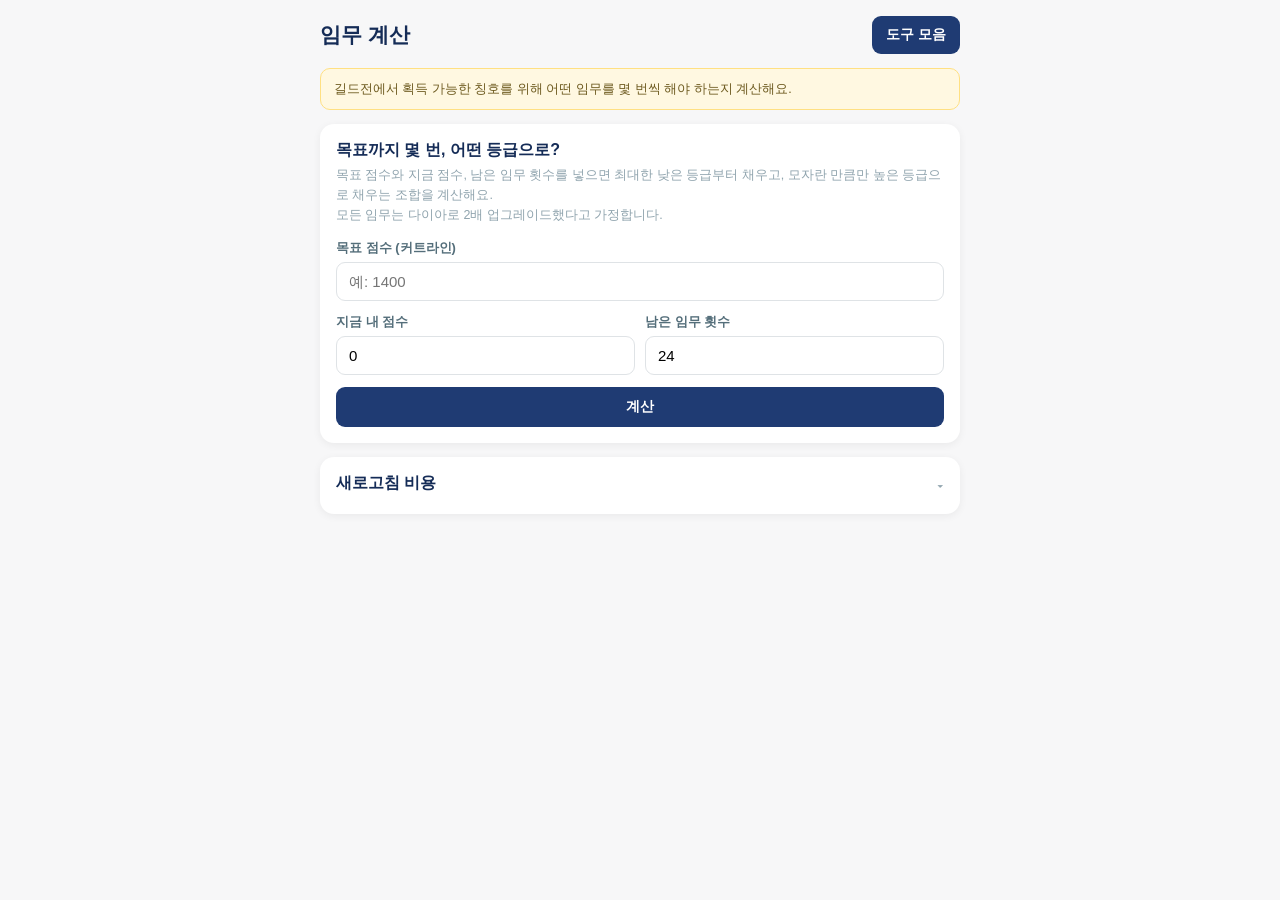
==== calc.html @ 48b83d5e "chore: cozytools.kro.kr 참조 정리 - 안 쓰는 도메인이라 og:url을 pages.dev로 교체 kro.kr이 Public Suffix List에 없어 GitH" ====
<!doctype html>
<html lang="ko">
  <head>
    <meta charset="utf-8" />
    <meta name="viewport" content="width=device-width, initial-scale=1, viewport-fit=cover" />
    <title>임무 횟수 계산기 · 더 코지 플로리스트</title>
    <meta name="description" content="길드전에서 획득 가능한 칭호를 위해 어떤 임무를 몇 번씩 해야 하는지 계산해요." />

    <meta property="og:type" content="website" />
    <meta property="og:site_name" content="코지 도구 모음" />
    <meta property="og:title" content="임무 횟수 계산기" />
    <meta property="og:description" content="더 코지 플로리스트 · 길드전 목표 점수까지 몇 번, 어떤 등급으로 채울지 계산해줘요" />
    <meta property="og:url" content="https://cozytools.pages.dev/calc.html" />
    <meta name="twitter:card" content="summary" />
    <meta name="twitter:title" content="임무 횟수 계산기" />

    <style>
      * {
        box-sizing: border-box;
      }
      body {
        font-family: "Malgun Gothic", sans-serif;
        margin: 0;
        padding: 16px 10px 40px;
        background: #f7f7f8;
        color: #263238;
      }
      .container {
        max-width: 640px;
        margin: auto;
      }

      .header-area {
        display: flex;
        justify-content: space-between;
        align-items: center;
        gap: 10px;
        flex-wrap: wrap;
        margin-bottom: 14px;
      }
      .title {
        color: #152c57;
        margin: 0;
        font-size: 21px;
      }
      .nav-btn {
        background: #1f3b73;
        color: #fff;
        text-decoration: none;
        padding: 10px 14px;
        border-radius: 9px;
        font-weight: bold;
        font-size: 14px;
        border: none;
        cursor: pointer;
      }
      .nav-btn:hover {
        filter: brightness(0.92);
      }

      .panel {
        background: #fff;
        border-radius: 14px;
        padding: 16px;
        box-shadow: 0 2px 8px rgba(0, 0, 0, 0.06);
        margin-bottom: 14px;
      }
      .panel h3 {
        margin: 0 0 4px;
        font-size: 16px;
        color: #152c57;
      }
      .panel .desc {
        font-size: 12.5px;
        color: #90a4ae;
        margin: 0 0 14px;
        line-height: 1.6;
      }

      .field {
        margin-bottom: 12px;
      }
      .field label {
        display: block;
        font-size: 13px;
        font-weight: bold;
        color: #546e7a;
        margin-bottom: 5px;
      }
      .field input {
        width: 100%;
        padding: 10px 12px;
        border: 1px solid #dfe3e6;
        border-radius: 9px;
        font-size: 15px;
        outline: none;
      }
      .field input:focus {
        border-color: #1f3b73;
      }
      .field-row {
        display: flex;
        gap: 10px;
      }
      .field-row .field {
        flex: 1;
      }

      .btn {
        background: #1f3b73;
        color: #fff;
        border: none;
        padding: 11px 18px;
        border-radius: 9px;
        font-weight: bold;
        cursor: pointer;
        font-size: 14px;
        width: 100%;
      }
      .btn:hover {
        filter: brightness(0.94);
      }

      .result-box {
        background: #f3f6fc;
        border-radius: 12px;
        padding: 14px 16px;
        margin-top: 4px;
      }
      .result-row {
        display: flex;
        justify-content: space-between;
        font-size: 14px;
        padding: 5px 0;
      }
      .result-row b {
        color: #152c57;
      }
      .result-total {
        border-top: 1px solid #dce3f0;
        margin-top: 6px;
        padding-top: 10px;
      }
      .result-title {
        font-size: 13.5px;
        font-weight: bold;
        color: #152c57;
        margin-bottom: 6px;
      }
      .result-empty {
        color: #90a4ae;
        font-size: 13px;
        text-align: center;
        padding: 10px 0;
      }

      table.mini {
        width: 100%;
        border-collapse: collapse;
        margin-top: 4px;
        font-size: 13px;
      }
      table.mini th,
      table.mini td {
        padding: 6px 4px;
        text-align: right;
        border-bottom: 1px solid #e3e9f5;
      }
      table.mini th:first-child,
      table.mini td:first-child {
        text-align: left;
      }
      table.mini th {
        color: #90a4ae;
        font-weight: bold;
        font-size: 12px;
      }

      .note {
        font-size: 12px;
        color: #90a4ae;
        line-height: 1.7;
        margin-top: 10px;
      }
      .info-box {
        background: #fff8e1;
        border: 1px solid #ffe082;
        border-radius: 10px;
        padding: 10px 13px;
        font-size: 12.5px;
        color: #6d5a1f;
        line-height: 1.6;
        margin-bottom: 14px;
      }
      .error-msg {
        color: #b71c1c;
        font-weight: bold;
        font-size: 13px;
        background: #ffebee;
        padding: 11px 13px;
        border-radius: 10px;
        margin-top: 10px;
      }

      /* 아코디언 (새로고침 비용 참고) */
      .accordion-head {
        display: flex;
        justify-content: space-between;
        align-items: center;
        width: 100%;
        background: none;
        border: none;
        padding: 0;
        cursor: pointer;
        text-align: left;
      }
      .accordion-head h3 {
        flex: 1;
      }
      .accordion-arrow {
        color: #90a4ae;
        font-size: 13px;
        transition: transform 0.15s;
        flex: none;
        margin-left: 8px;
      }
      .accordion-arrow.open {
        transform: rotate(180deg);
      }
      .accordion-body {
        display: none;
        margin-top: 12px;
      }
      .accordion-body.open {
        display: block;
      }

      .presets {
        display: flex;
        gap: 7px;
        flex-wrap: wrap;
        margin-bottom: 14px;
      }
      .preset-btn {
        border: 1px solid #dfe3e6;
        background: #fbfbfc;
        padding: 7px 12px;
        border-radius: 20px;
        cursor: pointer;
        font-size: 12.5px;
        font-weight: bold;
        color: #546e7a;
      }
      .preset-btn:hover {
        background: #eceff1;
      }

      .grade-list {
        display: flex;
        flex-direction: column;
        gap: 8px;
        margin-bottom: 12px;
      }
      .grade-item {
        display: flex;
        align-items: center;
        gap: 10px;
        padding: 9px 11px;
        border: 2px solid #eceff1;
        border-radius: 10px;
        cursor: pointer;
        user-select: none;
      }
      .grade-item.on {
        border-color: #1f3b73;
        background: #f3f6fc;
      }
      .grade-item input {
        width: 17px;
        height: 17px;
        accent-color: #1f3b73;
      }
      .grade-item .gname {
        font-weight: bold;
        font-size: 14px;
        flex: 1;
      }
      .grade-item .gprob {
        font-size: 12px;
        color: #90a4ae;
      }

      .footer-note {
        text-align: center;
        font-size: 12px;
        color: #b0bec5;
        margin-top: 24px;
        line-height: 1.8;
      }
      .footer-note a {
        color: #90a4ae;
      }
    </style>
  </head>
  <body>
    <div class="container">
      <div class="header-area">
        <h2 class="title">임무 계산</h2>
        <a href="index.html" class="nav-btn">도구 모음</a>
      </div>

      <div class="info-box">
        길드전에서 획득 가능한 칭호를 위해 어떤 임무를 몇 번씩 해야 하는지 계산해요.
      </div>

      <!-- 목표 조합 계산기 -->
      <div class="panel">
        <h3>목표까지 몇 번, 어떤 등급으로?</h3>
        <p class="desc">
          목표 점수와 지금 점수, 남은 임무 횟수를 넣으면 최대한 낮은 등급부터
          채우고, 모자란 만큼만 높은 등급으로 채우는 조합을 계산해요. <br />모든
          임무는 다이아로 2배 업그레이드했다고 가정합니다.
        </p>

        <div class="field">
          <label>목표 점수 (커트라인)</label>
          <input
            type="number"
            id="targetScore"
            placeholder="예: 1400"
            inputmode="numeric"
          />
        </div>
        <div class="field-row">
          <div class="field">
            <label>지금 내 점수</label>
            <input
              type="number"
              id="currentScore"
              value="0"
              inputmode="numeric"
            />
          </div>
          <div class="field">
            <label>남은 임무 횟수</label>
            <input
              type="number"
              id="remainingCount"
              value="24"
              inputmode="numeric"
            />
          </div>
        </div>

        <button class="btn" onclick="calcCombo()">계산</button>

        <div id="comboResult"></div>
      </div>

      <!-- 새로고침 비용 참고 (아코디언) -->
      <div class="panel">
        <button class="accordion-head" onclick="toggleAccordion()">
          <h3>새로고침 비용</h3>
          <span class="accordion-arrow" id="accArrow">▾</span>
        </button>

        <div id="accordionBody" class="accordion-body">
          <p class="desc" style="margin: 6px 0 0">
            원하는 등급을 띄울 때 다이아가 얼마나 들지 예상해보는 계산기예요.
          </p>
          <div class="presets" style="margin-top: 14px">
            <button class="preset-btn" onclick="pickPreset(['URP'])">
              UR+만
            </button>
            <button class="preset-btn" onclick="pickPreset(['UR', 'URP'])">
              UR 이상
            </button>
            <button
              class="preset-btn"
              onclick="pickPreset(['SR', 'SRP', 'SSR', 'UR', 'URP'])"
            >
              전부
            </button>
          </div>

          <div class="grade-list" id="gradeList"></div>

          <div class="result-box" id="refreshResult">
            <div class="result-empty">등급을 하나 이상 선택해 주세요.</div>
          </div>

          <div class="info-box" style="margin-top: 14px; margin-bottom: 0">
            고급(16다이아)·중급(8다이아) 새로고침은 목표를 뭘로 잡든
            일반(2다이아) 반복보다 항상 평균 1.578배 비쌉니다.
            <b>특수한 상황이 아니라면 일반 반복이 항상 유리해요.</b>
          </div>
        </div>
      </div>

    </div>

    <script>
      const GRADES = [
        { key: "SR", label: "SR", score: 21, prob: 0.0413 },
        { key: "SRP", label: "SR+", score: 23, prob: 0.0512 },
        { key: "SSR", label: "SSR", score: 25, prob: 0.0511 },
        { key: "UR", label: "UR", score: 28, prob: 0.0435 },
        { key: "URP", label: "UR+", score: 30, prob: 0.0102 },
      ]; // 점수 오름차순으로 정렬돼 있어야 조합 계산이 맞습니다.
      const REFRESH_COST = 2; // 일반 새로고침 다이아 비용
      const UPGRADE_MULT = 2; // 목표 조합 계산은 모든 임무를 업그레이드한다고 가정
      const MAX_UPGRADE_LEVEL = 4; // 개량 최대 단계 (게임이 바뀌면 여기만 고치세요)

      /* ---------- 목표 조합 계산기 ---------- */
      function calcCombo() {
        const box = document.getElementById("comboResult");
        const target = parseInt(
          document.getElementById("targetScore").value,
          10,
        );
        const current =
          parseInt(document.getElementById("currentScore").value, 10) || 0;
        const remaining = parseInt(
          document.getElementById("remainingCount").value,
          10,
        );

        if (!target || target <= 0) {
          box.innerHTML =
            '<div class="error-msg">목표 점수를 입력해 주세요.</div>';
          return;
        }
        if (!remaining || remaining <= 0) {
          box.innerHTML =
            '<div class="error-msg">남은 임무 횟수를 입력해 주세요.</div>';
          return;
        }

        const need = target - current;
        if (need <= 0) {
          box.innerHTML =
            '<div class="result-box"><div class="result-row"><b>이미 목표를 달성했습니다!</b></div></div>';
          return;
        }

        const grades = GRADES.map(function (g) {
          return { key: g.key, label: g.label, score: g.score * UPGRADE_MULT, baseScore: g.score };
        });
        // UR+ 는 개량 단계(+1~+4)만큼 점수가 그대로 더 붙습니다 (업그레이드 후 60점 → 최대 64점).
        // 다이아 비용은 개량 단계와 무관하게 UR+ 기본 점수(30) 기준이라 baseScore는 그대로 둡니다.
        const urPlus = grades[grades.length - 1];
        for (let lv = 1; lv <= MAX_UPGRADE_LEVEL; lv++) {
          grades.push({
            key: urPlus.key + "_p" + lv,
            label: urPlus.label + " (개량+" + lv + ")",
            score: urPlus.score + lv,
            baseScore: urPlus.baseScore,
          });
        }
        const maxScore = grades[grades.length - 1].score;
        const maxTotal = maxScore * remaining;

        if (need > maxTotal) {
          box.innerHTML =
            '<div class="error-msg">남은 ' +
            remaining +
            "회로는 부족합니다. " +
            "(전부 UR+(개량+" + MAX_UPGRADE_LEVEL + ")로 채워도 최대 " +
            maxTotal +
            "점)</div>";
          return;
        }

        const counts = {};
        grades.forEach(function (g) {
          counts[g.key] = 0;
        });

        const lowest = grades[0];
        const minCountLowest = Math.ceil(need / lowest.score);

        if (minCountLowest <= remaining) {
          // 가장 낮은 등급만으로, 그것도 필요한 최소 횟수만으로 충분 → 더 쓸 필요 없음
          counts[lowest.key] = minCountLowest;
        } else {
          // 가장 낮은 등급을 남은 횟수 전부 써도 모자람 → 평균적으로 한 번에 몇 점씩 필요한지 계산해서,
          // 그 값을 감싸는 인접한 두 등급으로 남은 횟수를 전부 채웁니다.
          const avg = need / remaining;
          let lowIdx = -1;
          for (let i = 0; i < grades.length; i++) {
            if (grades[i].score <= avg) lowIdx = i;
          }
          if (lowIdx === grades.length - 1) {
            counts[grades[lowIdx].key] = remaining;
          } else {
            const low = grades[lowIdx],
              high = grades[lowIdx + 1];
            let highCount = Math.ceil(
              (need - remaining * low.score) / (high.score - low.score),
            );
            highCount = Math.max(0, Math.min(remaining, highCount));
            counts[high.key] = highCount;
            counts[low.key] = remaining - highCount;
          }
        }

        renderComboResult(grades, counts, need, remaining);
      }

      function renderComboResult(grades, counts, need, remaining) {
        const box = document.getElementById("comboResult");
        const used = grades.filter(function (g) {
          return counts[g.key] > 0;
        });

        let total = 0,
          totalAttempts = 0;
        const comboRows = used
          .map(function (g) {
            const sub = counts[g.key] * g.score;
            total += sub;
            totalAttempts += counts[g.key];
            return (
              '<div class="result-row"><span>' +
              g.label +
              " × " +
              counts[g.key] +
              "회</span><b>" +
              sub +
              "점</b></div>"
            );
          })
          .join("");

        // 임무 레벨업(2배 업그레이드) 비용 = 업그레이드 전 기본 점수 × 3다이아, 등급별 횟수만큼
        let upgradeCostTotal = 0;
        const upgradeRows = used
          .map(function (g) {
            const sub = g.baseScore * 3 * counts[g.key];
            upgradeCostTotal += sub;
            return (
              '<div class="result-row"><span>' +
              g.label +
              " × " +
              counts[g.key] +
              "회</span><b>" +
              sub +
              "다이아</b></div>"
            );
          })
          .join("");

        box.innerHTML =
          '<div class="result-box">' +
          '<div class="result-title">등급별 조합 (남은 ' +
          remaining +
          "회 중 " +
          totalAttempts +
          "회 사용)</div>" +
          '<div class="result-row"><span>필요 점수</span><b>' +
          need +
          "점</b></div>" +
          comboRows +
          '<div class="result-row result-total"><span>합계</span><b>' +
          total +
          "점</b></div>" +
          "</div>" +
          '<div class="result-box" style="margin-top:10px;">' +
          '<div class="result-title">임무 레벨업 비용 (전부 2배 업그레이드 기준)</div>' +
          upgradeRows +
          '<div class="result-row result-total"><span>합계</span><b>' +
          upgradeCostTotal +
          "다이아</b></div>" +
          "</div>" +
          '<p class="note">이 등급들을 새로고침으로 맞추려면 다이아가 얼마나 드는지는 아래에서 등급을 체크해 확인해보세요.</p>';
      }

      /* ---------- 새로고침 비용 참고 (아코디언) ---------- */
      let accordionOpen = false;
      function toggleAccordion() {
        accordionOpen = !accordionOpen;
        document
          .getElementById("accordionBody")
          .classList.toggle("open", accordionOpen);
        document
          .getElementById("accArrow")
          .classList.toggle("open", accordionOpen);
      }

      const selected = {};

      function buildGradeList() {
        const box = document.getElementById("gradeList");
        box.innerHTML = GRADES.map(function (g) {
          return (
            '<label class="grade-item" id="gi-' +
            g.key +
            '">' +
            '<input type="checkbox" onchange="toggleGrade(\'' +
            g.key +
            "', this.checked)\">" +
            '<span class="gname">' +
            g.label +
            " (" +
            g.score +
            "점)</span>" +
            '<span class="gprob">' +
            (g.prob * 100).toFixed(2) +
            "%</span>" +
            "</label>"
          );
        }).join("");
      }

      function toggleGrade(key, on) {
        selected[key] = on;
        document.getElementById("gi-" + key).classList.toggle("on", on);
        renderRefreshResult();
      }

      function pickPreset(keys) {
        GRADES.forEach(function (g) {
          const on = keys.indexOf(g.key) !== -1;
          selected[g.key] = on;
          const item = document.getElementById("gi-" + g.key);
          item.classList.toggle("on", on);
          item.querySelector("input").checked = on;
        });
        renderRefreshResult();
      }

      function renderRefreshResult() {
        const box = document.getElementById("refreshResult");
        const chosen = GRADES.filter(function (g) {
          return selected[g.key];
        });
        if (!chosen.length) {
          box.innerHTML =
            '<div class="result-empty">등급을 하나 이상 선택해 주세요.</div>';
          return;
        }
        const p = chosen.reduce(function (sum, g) {
          return sum + g.prob;
        }, 0);
        const expectedTries = 1 / p;
        const expectedCost = REFRESH_COST / p;

        const checkpoints = [5, 10, 20, 30, 50];
        const rows = checkpoints
          .map(function (n) {
            const prob = 1 - Math.pow(1 - p, n);
            return (
              "<tr><td>" +
              n +
              "회 안에</td><td>" +
              (prob * 100).toFixed(1) +
              "%</td></tr>"
            );
          })
          .join("");

        box.innerHTML =
          '<div class="result-row"><span>선택한 등급</span><b>' +
          chosen
            .map(function (g) {
              return g.label;
            })
            .join(", ") +
          "</b></div>" +
          '<div class="result-row"><span>합친 확률</span><b>' +
          (p * 100).toFixed(2) +
          "%</b></div>" +
          '<div class="result-row"><span>기대 새로고침 횟수</span><b>' +
          expectedTries.toFixed(1) +
          "회</b></div>" +
          '<div class="result-row"><span>기대 다이아 비용</span><b>' +
          expectedCost.toFixed(1) +
          "다이아</b></div>" +
          '<table class="mini"><thead><tr><th>성공 확률</th><th>%</th></tr></thead><tbody>' +
          rows +
          "</tbody></table>";
      }

      /* ---------- 시작 ---------- */
      buildGradeList();
    </script>
  </body>
</html>
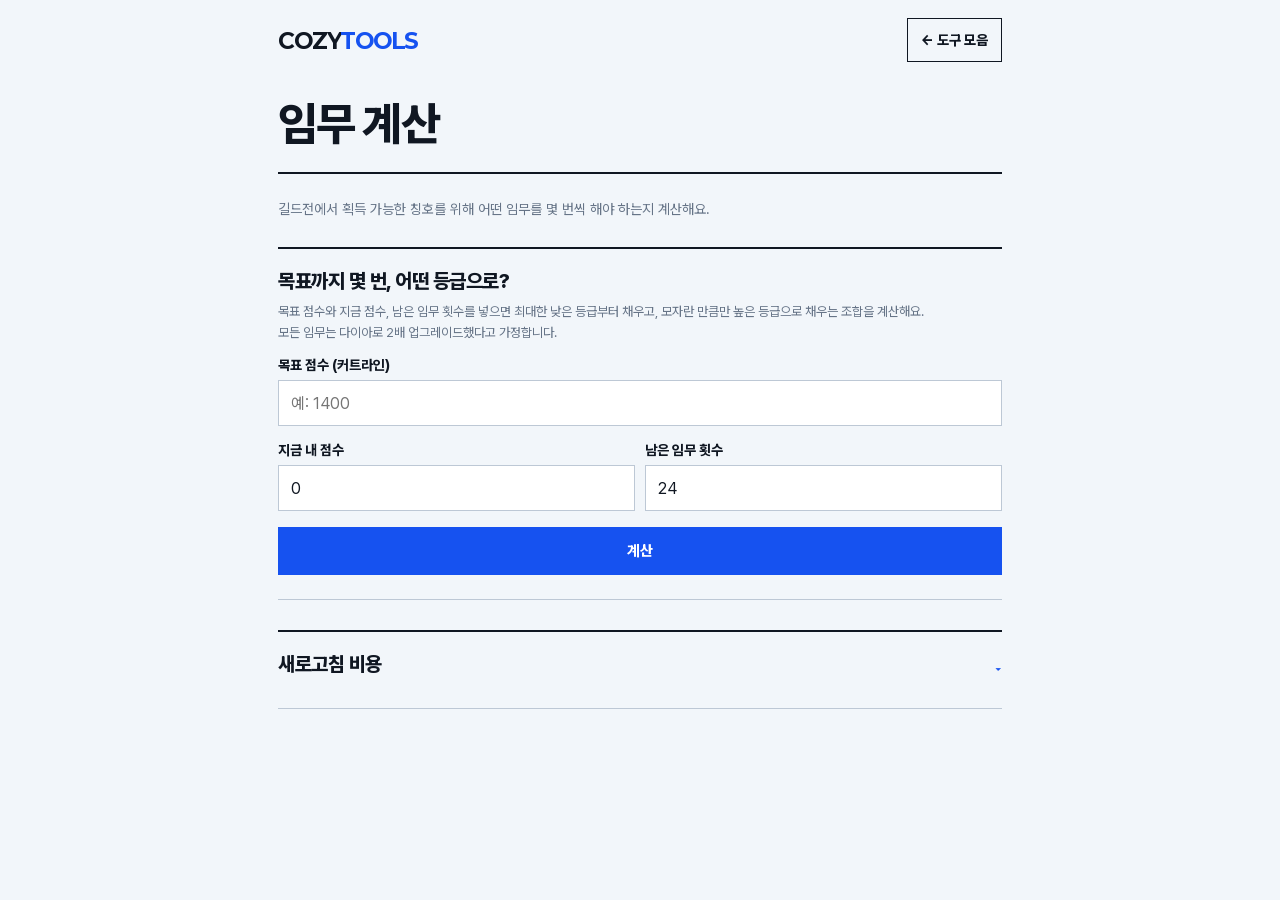
==== commit e40fdbaa: "디자인: 코지 도구 모음 편집 스타일 개편" ====
--- a/calc.html
+++ b/calc.html
@@ -301,12 +301,14 @@
         color: #90a4ae;
       }
     </style>
+    <link rel="stylesheet" href="editorial.css" />
   </head>
   <body>
     <div class="container">
       <div class="header-area">
-        <h2 class="title">임무 계산</h2>
-        <a href="index.html" class="nav-btn">도구 모음</a>
+        <a href="index.html" class="site-wordmark" aria-label="Cozytools 홈">COZY<span>TOOLS</span></a>
+        <a href="index.html" class="nav-btn">← 도구 모음</a>
+        <h1 class="title">임무 계산</h1>
       </div>
 
       <div class="info-box">
--- a/editorial.css
+++ b/editorial.css
@@ -0,0 +1,679 @@
+@font-face {
+  font-family: "Pretendard Variable";
+  src: url("fonts/PretendardVariable.woff2") format("woff2-variations");
+  font-style: normal;
+  font-weight: 45 920;
+  font-display: swap;
+}
+
+@font-face {
+  font-family: "Paperlogy";
+  src: url("fonts/Paperlogy-1.000/Paperlogy-8ExtraBold.ttf") format("truetype");
+  font-style: normal;
+  font-weight: 800;
+  font-display: swap;
+}
+
+:root {
+  --ed-paper: #f2f6fa;
+  --ed-surface: #ffffff;
+  --ed-ink: #101722;
+  --ed-text: #344253;
+  --ed-muted: #667487;
+  --ed-line: #bdc8d5;
+  --ed-line-strong: #101722;
+  --ed-blue: #1652f0;
+  --ed-blue-soft: #e7edff;
+  --ed-hot: #f04a35;
+  --ed-hot-soft: #fff0ec;
+  --ed-highlight: #1652f0;
+  --ed-highlight-soft: #e7edff;
+  --ed-green: #147b4b;
+  --ed-green-soft: #e5f6ec;
+  --ed-font: "Pretendard Variable", "Malgun Gothic", "Apple SD Gothic Neo", sans-serif;
+  --ed-point: "Paperlogy", "Pretendard Variable", "Malgun Gothic", sans-serif;
+}
+
+* {
+  box-sizing: border-box;
+}
+
+body {
+  min-width: 320px;
+  margin: 0;
+  padding: 0 0 56px;
+  background: var(--ed-paper);
+  color: var(--ed-text);
+  font-family: var(--ed-font);
+  font-size: 16px;
+}
+
+.container {
+  width: 100%;
+  max-width: 760px;
+  margin: 0 auto;
+  padding: 0 18px;
+}
+
+.header-area {
+  display: grid;
+  grid-template-columns: minmax(0, 1fr) auto;
+  align-items: center;
+  gap: 18px;
+  margin: 0 0 24px;
+  padding: 18px 0 22px;
+  border-bottom: 2px solid var(--ed-line-strong);
+}
+
+.site-wordmark {
+  color: var(--ed-ink);
+  font-family: var(--ed-point);
+  font-size: 22px;
+  font-weight: 800;
+  letter-spacing: -0.04em;
+  text-decoration: none;
+}
+
+.site-wordmark span {
+  color: var(--ed-blue);
+}
+
+.title {
+  grid-column: 1 / -1;
+  margin: 18px 0 0;
+  color: var(--ed-ink);
+  font-family: var(--ed-font);
+  font-size: clamp(32px, 7vw, 46px);
+  font-weight: 800;
+  line-height: 1.12;
+  letter-spacing: -0.04em;
+}
+
+.nav-btn {
+  display: inline-flex;
+  align-items: center;
+  justify-content: center;
+  min-height: 44px;
+  padding: 0 13px;
+  border: 1px solid var(--ed-line-strong);
+  border-radius: 0;
+  background: transparent;
+  color: var(--ed-ink);
+  font-size: 14px;
+  font-weight: 800;
+  text-decoration: none;
+}
+
+.nav-btn:hover,
+.nav-btn:focus-visible {
+  background: var(--ed-ink);
+  color: var(--ed-paper);
+  filter: none;
+}
+
+.info-box {
+  margin: 0 0 26px;
+  padding: 0;
+  border: 0;
+  border-radius: 0;
+  background: transparent;
+  color: var(--ed-muted);
+  font-size: 14px;
+  line-height: 1.65;
+}
+
+.panel {
+  margin: 0 0 30px;
+  padding: 20px 0 24px;
+  border-top: 2px solid var(--ed-line-strong);
+  border-bottom: 1px solid var(--ed-line);
+  border-radius: 0;
+  background: transparent;
+  box-shadow: none;
+  text-align: left;
+}
+
+.panel h3,
+.panel .accordion-head h3 {
+  margin: 0 0 8px;
+  color: var(--ed-ink);
+  font-family: var(--ed-font);
+  font-size: 20px;
+  font-weight: 800;
+  letter-spacing: -0.025em;
+}
+
+.panel .desc,
+.desc,
+.field-note,
+.note {
+  color: var(--ed-muted);
+  font-size: 13px;
+  line-height: 1.65;
+}
+
+.field {
+  margin-bottom: 16px;
+}
+
+.field label {
+  display: block;
+  margin-bottom: 7px;
+  color: var(--ed-ink);
+  font-size: 14px;
+  font-weight: 750;
+}
+
+.field input,
+.field select,
+.field textarea,
+.gate input,
+.soul-row input.sr-name,
+.soul-row input.sr-dorazy {
+  min-height: 46px;
+  border: 1px solid var(--ed-line);
+  border-radius: 0;
+  background: var(--ed-surface);
+  color: var(--ed-ink);
+  font-family: var(--ed-font);
+  font-size: 16px;
+  outline: none;
+}
+
+.field input:focus,
+.field select:focus,
+.field textarea:focus,
+.gate input:focus,
+.soul-row input:focus {
+  border-color: var(--ed-blue);
+  box-shadow: 0 0 0 3px var(--ed-blue-soft);
+}
+
+.btn {
+  min-height: 48px;
+  border: 2px solid var(--ed-blue);
+  border-radius: 0;
+  background: var(--ed-blue);
+  color: #ffffff;
+  font-family: var(--ed-font);
+  font-size: 15px;
+  font-weight: 800;
+}
+
+.btn:hover,
+.btn:focus-visible {
+  background: var(--ed-ink);
+  border-color: var(--ed-ink);
+  filter: none;
+}
+
+.btn-danger {
+  border-color: var(--ed-hot);
+  background: var(--ed-hot);
+}
+
+.btn-ghost {
+  min-height: 38px;
+  border: 1px solid var(--ed-line-strong);
+  border-radius: 0;
+  background: transparent;
+  color: var(--ed-ink);
+}
+
+.presets,
+.bulk-row,
+.toggle-row,
+.type-toggle,
+.mode-toggle {
+  gap: 7px;
+}
+
+.preset-btn,
+.bulk-row button,
+.toggle-row button,
+.type-toggle button,
+.mode-toggle button {
+  min-height: 42px;
+  border: 1px solid var(--ed-line);
+  border-radius: 0;
+  background: var(--ed-surface);
+  color: var(--ed-text);
+  font-family: var(--ed-font);
+  font-size: 14px;
+  font-weight: 750;
+}
+
+.preset-btn:hover,
+.bulk-row button:hover,
+.toggle-row button:hover,
+.type-toggle button:hover,
+.mode-toggle button:hover {
+  border-color: var(--ed-blue);
+  background: var(--ed-blue-soft);
+}
+
+.toggle-row button.on,
+.type-toggle button.on,
+.mode-toggle button.on-x1,
+.mode-toggle button.on-x2 {
+  border-color: var(--ed-blue);
+  background: var(--ed-blue);
+  color: #ffffff;
+}
+
+.grade-item,
+.item-row,
+.season-row {
+  border: 1px solid var(--ed-line);
+  border-radius: 0;
+  background: var(--ed-surface);
+}
+
+.grade-item.on,
+.item-row.on {
+  border-color: var(--ed-blue);
+  background: var(--ed-highlight-soft);
+}
+
+.grade-item input,
+.item-row input,
+.checkbox-field input {
+  accent-color: var(--ed-blue);
+}
+
+.field label.checkbox-field {
+  display: grid;
+  grid-template-columns: 18px minmax(0, 1fr);
+  align-items: start;
+  gap: 10px;
+  margin: 0;
+  color: var(--ed-text);
+  font-size: 14px;
+  font-weight: 500;
+  line-height: 1.45;
+}
+
+.field label.checkbox-field input {
+  display: block;
+  width: 18px;
+  height: 18px;
+  min-height: 0;
+  margin: 1px 0 0;
+}
+
+.field label.checkbox-field span {
+  display: block;
+  min-width: 0;
+}
+
+.grade-item .gname,
+.item-row .iname,
+.season-row .sname,
+.event-row .ename {
+  color: var(--ed-ink);
+  font-size: 15px;
+}
+
+.grade-item .gprob,
+.season-row .speriod,
+.season-row .snote,
+.event-row .emeta,
+.event-row .edesc {
+  color: var(--ed-muted);
+  font-size: 13px;
+}
+
+.result-box,
+.deadline-derive {
+  margin-top: 10px;
+  padding: 16px;
+  border: 1px solid #b9c8f3;
+  border-radius: 0;
+  background: var(--ed-blue-soft);
+}
+
+.result-title,
+.result-row b,
+.deadline-derive .drow.total {
+  color: var(--ed-ink);
+}
+
+.result-total,
+.deadline-derive .drow.total {
+  border-top-color: #b9c8f3;
+}
+
+.result-max-tag {
+  border-radius: 0;
+  background: var(--ed-blue);
+  color: #ffffff;
+}
+
+.verdict-box,
+.deadline-expired,
+.error-msg,
+.msg {
+  border-radius: 0;
+}
+
+.verdict-box.ok,
+.msg.ok {
+  background: var(--ed-green-soft);
+  color: var(--ed-green);
+}
+
+.verdict-box.no,
+.deadline-expired,
+.error-msg,
+.msg.err {
+  background: var(--ed-hot-soft);
+  color: var(--ed-hot);
+}
+
+.accordion-head {
+  color: var(--ed-ink);
+  font-family: var(--ed-font);
+}
+
+.accordion-arrow {
+  color: var(--ed-blue);
+}
+
+table.mini,
+table.timeline {
+  color: var(--ed-text);
+}
+
+table.mini th,
+table.mini td,
+table.timeline th,
+table.timeline td {
+  border-bottom-color: var(--ed-line);
+  font-size: 14px;
+}
+
+table.mini th,
+table.timeline th {
+  color: var(--ed-muted);
+}
+
+.bonus-card,
+.deadline-panel {
+  padding: 20px;
+  border: 1px solid #b9c8f3;
+  border-top: 4px solid var(--ed-blue);
+  border-radius: 0;
+  background: var(--ed-surface);
+  color: var(--ed-text);
+  box-shadow: none;
+  margin-bottom: 30px;
+}
+
+.bonus-card .bc-top h3 {
+  font-size: 20px;
+}
+
+.bonus-card .bc-top h3,
+.bonus-card .soul-name,
+.bonus-card .countdown-row b {
+  color: var(--ed-ink);
+}
+
+.bonus-card .bc-week,
+.bonus-card .soul-credit,
+.bonus-card .countdown-row,
+.bonus-card .bc-updated {
+  color: var(--ed-muted);
+}
+
+.bonus-card .empty-msg {
+  color: var(--ed-muted) !important;
+}
+
+.bonus-card .soul-credit a,
+.bonus-card .bc-updated button {
+  color: var(--ed-blue);
+}
+
+.bonus-card .soul-thumb {
+  border: 1px solid var(--ed-line);
+  border-radius: 0;
+  background: var(--ed-paper);
+}
+
+.deadline-panel .deadline-derive {
+  margin-bottom: 0;
+  border: 0;
+  background: var(--ed-blue-soft);
+}
+
+.event-bar {
+  color: var(--ed-ink);
+  font-weight: 800;
+  box-shadow: inset 0 0 0 1px rgba(16, 23, 34, 0.1);
+}
+
+.month-nav {
+  padding: 0 0 14px;
+  border-bottom: 1px solid var(--ed-line);
+}
+
+.month-nav button,
+.today-btn {
+  border: 1px solid var(--ed-line-strong);
+  border-radius: 0;
+  background: transparent;
+  color: var(--ed-ink);
+}
+
+.month-nav button:hover,
+.today-btn:hover {
+  border-color: var(--ed-blue);
+  background: var(--ed-blue-soft);
+}
+
+.month-label {
+  color: var(--ed-ink);
+  font-family: var(--ed-font);
+  font-size: 20px;
+}
+
+.weekday-row span {
+  color: var(--ed-muted);
+  font-size: 12px;
+}
+
+.weekday-row span:first-child,
+.daynum-cell.sun span {
+  color: var(--ed-hot);
+}
+
+.weekday-row span:last-child,
+.daynum-cell.sat span {
+  color: var(--ed-blue);
+}
+
+.daynum-cell span {
+  color: var(--ed-ink);
+  border-radius: 0;
+  font-size: 12px;
+}
+
+.daynum-cell.out span {
+  color: #aab4c0;
+}
+
+.daynum-cell.today span {
+  background: var(--ed-blue);
+  color: #ffffff !important;
+  box-shadow: none;
+}
+
+.week-strip,
+.event-item,
+.event-row {
+  border-color: var(--ed-line);
+}
+
+.event-item {
+  padding: 13px 0;
+}
+
+.event-body .ename {
+  color: var(--ed-ink);
+  font-size: 15px;
+}
+
+.event-body .edesc,
+.event-date,
+.empty-msg {
+  color: var(--ed-muted);
+  font-size: 13px;
+}
+
+.gate {
+  padding: 34px 0;
+  text-align: left;
+}
+
+.gate input {
+  max-width: none;
+  margin: 16px 0;
+  text-align: left;
+}
+
+.panel.gate .btn {
+  max-width: none !important;
+}
+
+.badge-grade,
+.soul-badge,
+.item-row .ibadge {
+  border-radius: 0;
+}
+
+.footer-note {
+  margin-top: 40px;
+  padding: 20px 0 0;
+  border-top: 2px solid var(--ed-line-strong);
+  color: var(--ed-muted);
+  font-size: 13px;
+  line-height: 1.8;
+  text-align: left;
+}
+
+.footer-note a,
+.panel a {
+  color: var(--ed-blue);
+  text-underline-offset: 4px;
+}
+
+.panel.center-note,
+.panel[style*="text-align: center"] {
+  text-align: left !important;
+}
+
+.guild-notice {
+  padding: 28px 0 34px;
+}
+
+.guild-kicker {
+  margin: 0 0 34px;
+  color: var(--ed-blue);
+  font-size: 12px;
+  font-weight: 850;
+  letter-spacing: 0.12em;
+}
+
+.guild-notice h2 {
+  max-width: 520px;
+  margin: 0 0 14px;
+  color: var(--ed-ink);
+  font-family: var(--ed-font);
+  font-size: clamp(27px, 6vw, 40px);
+  line-height: 1.18;
+  letter-spacing: -0.04em;
+}
+
+.guild-notice .desc {
+  max-width: 460px;
+  margin: 0 0 28px;
+  font-size: 15px;
+}
+
+.guild-cta {
+  display: inline-flex;
+  align-items: center;
+  min-height: 46px;
+  padding: 0 16px;
+  border: 2px solid var(--ed-blue);
+  background: var(--ed-blue);
+  color: #ffffff !important;
+  font-weight: 800;
+  text-decoration: none;
+}
+
+.guild-cta:hover,
+.guild-cta:focus-visible {
+  border-color: var(--ed-ink);
+  background: var(--ed-ink);
+}
+
+@media (max-width: 480px) {
+  body {
+    padding-bottom: 40px;
+  }
+
+  .container {
+    padding: 0 16px;
+  }
+
+  .header-area {
+    margin-bottom: 20px;
+  }
+
+  .site-wordmark {
+    font-size: 20px;
+  }
+
+  .title {
+    margin-top: 10px;
+    font-size: 32px;
+  }
+
+  .nav-btn {
+    min-height: 40px;
+    padding: 0 10px;
+    font-size: 13px;
+  }
+
+  .panel {
+    margin-bottom: 24px;
+    padding-top: 17px;
+  }
+
+  .field-row {
+    gap: 8px;
+  }
+
+  .panel h3,
+  .panel .accordion-head h3 {
+    font-size: 19px;
+  }
+
+  .toggle-row,
+  .type-toggle {
+    flex-wrap: wrap;
+  }
+
+  .toggle-row button,
+  .type-toggle button {
+    min-width: calc(50% - 4px);
+  }
+
+  .result-row,
+  .deadline-derive .drow {
+    gap: 16px;
+    font-size: 14px;
+  }
+}
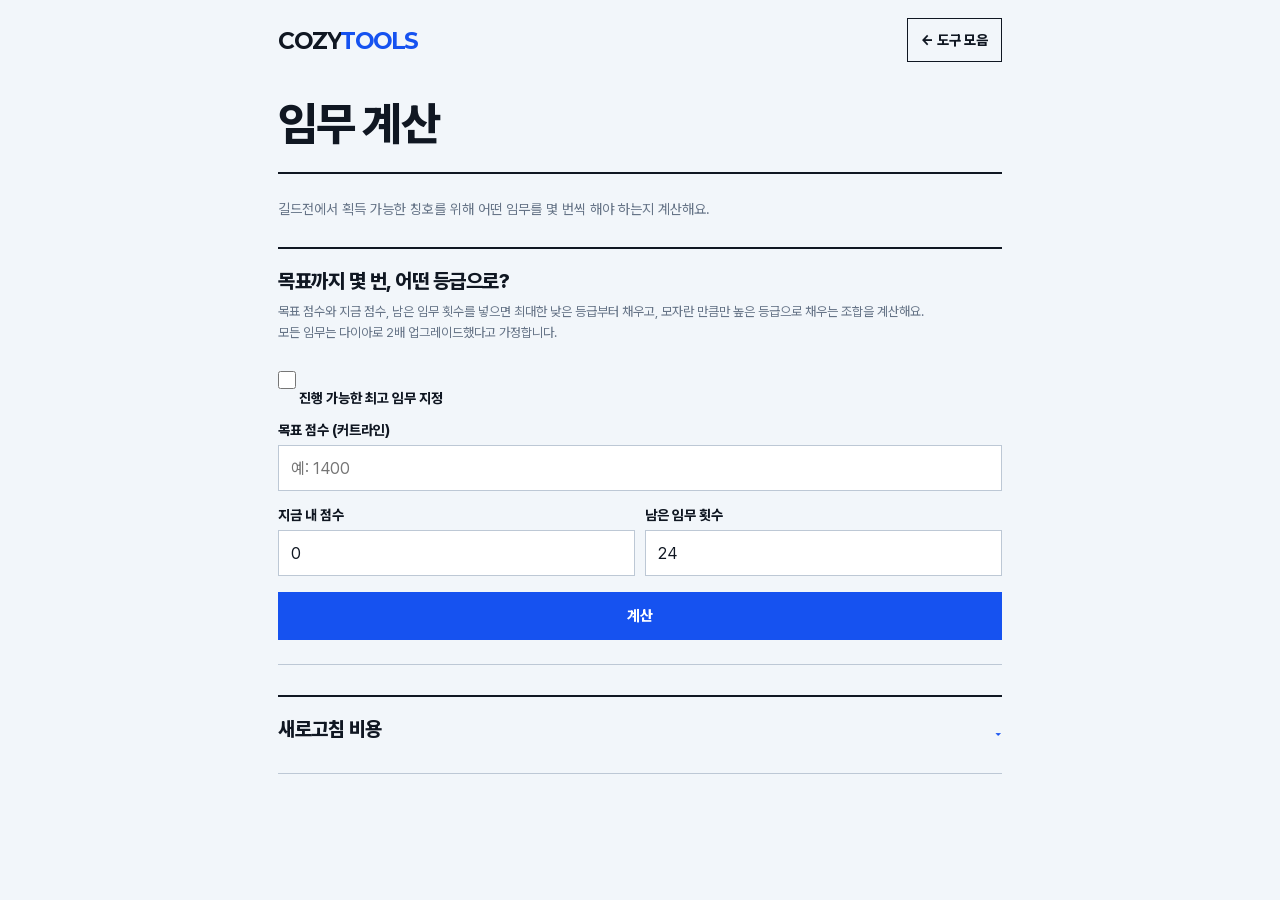
==== commit fc216411: "feat: 최고 임무 입력 방식 개선" ====
--- a/calc.html
+++ b/calc.html
@@ -87,16 +87,46 @@
         color: #546e7a;
         margin-bottom: 5px;
       }
-      .field input {
+      .field input,
+      .field select {
         width: 100%;
         padding: 10px 12px;
         border: 1px solid #dfe3e6;
         border-radius: 9px;
         font-size: 15px;
+        background: #fff;
         outline: none;
       }
-      .field input:focus {
+      .field input:focus,
+      .field select:focus {
         border-color: #1f3b73;
+      }
+      .mission-cap-toggle {
+        display: inline-flex;
+        align-items: center;
+        gap: 9px;
+        cursor: pointer;
+        font-size: 14px;
+        font-weight: bold;
+        color: #37474f;
+      }
+      .field .mission-cap-toggle input {
+        width: 18px;
+        height: 18px;
+        margin: 0;
+        accent-color: #1f3b73;
+      }
+      .mission-cap-controls {
+        display: grid;
+        grid-template-columns: repeat(2, minmax(0, 1fr));
+        gap: 10px;
+        margin-top: 10px;
+      }
+      .mission-cap-controls[hidden] {
+        display: none;
+      }
+      .mission-cap-control label {
+        display: block;
       }
       .field-row {
         display: flex;
@@ -301,7 +331,248 @@
         color: #90a4ae;
       }
     </style>
+    <link rel="icon" href="favicon.svg" type="image/svg+xml" />
+    <link rel="alternate icon" href="favicon.ico" />
+    <link rel="apple-touch-icon" href="apple-touch-icon.png" />
     <link rel="stylesheet" href="editorial.css" />
+    <style>
+      .combo-editor .accordion-head {
+        min-height: 44px;
+      }
+      .combo-editor-title {
+        display: block;
+        color: #152c57;
+        font-size: 14px;
+        font-weight: bold;
+      }
+      .combo-editor-head-copy {
+        flex: 1;
+        min-width: 0;
+      }
+      .combo-editor-summary {
+        display: block;
+        margin-top: 3px;
+        color: #607d8b;
+        font-size: 11.5px;
+        font-weight: normal;
+        line-height: 1.45;
+      }
+      .combo-editor-intro {
+        margin: 2px 0 12px;
+        color: #607d8b;
+        font-size: 12.5px;
+        line-height: 1.6;
+      }
+      .combo-grade-list {
+        border-top: 1px solid #dce3f0;
+      }
+      .combo-grade-group {
+        border-bottom: 1px solid #dce3f0;
+      }
+      .combo-grade-head {
+        display: flex;
+        align-items: center;
+        gap: 10px;
+        width: 100%;
+        min-height: 48px;
+        padding: 8px 2px;
+        border: 0;
+        background: transparent;
+        color: #263238;
+        font: inherit;
+        text-align: left;
+        cursor: pointer;
+      }
+      .combo-grade-name {
+        min-width: 42px;
+        color: #152c57;
+        font-weight: bold;
+      }
+      .combo-grade-summary {
+        flex: 1;
+        color: #607d8b;
+        font-size: 12px;
+        line-height: 1.45;
+      }
+      .combo-grade-arrow {
+        color: #1f3b73;
+        font-size: 12px;
+        transition: transform 0.15s;
+      }
+      .combo-grade-arrow.open {
+        transform: rotate(180deg);
+      }
+      .combo-refinement-list {
+        display: none;
+        padding: 2px 0 10px;
+      }
+      .combo-refinement-list.open {
+        display: block;
+      }
+      .combo-refinement-row {
+        display: grid;
+        grid-template-columns: minmax(0, 1fr) auto;
+        align-items: center;
+        gap: 12px;
+        min-height: 52px;
+        padding: 5px 2px 5px 12px;
+      }
+      .combo-refinement-row.unavailable {
+        border-radius: 8px;
+        background: #f7f7f8;
+        color: #90a4ae;
+      }
+      .combo-refinement-row.unavailable .combo-refinement-score::after {
+        content: " · 선택 불가";
+        color: #b0bec5;
+      }
+      .combo-refinement-label {
+        min-width: 0;
+        font-size: 13.5px;
+        font-weight: bold;
+      }
+      .combo-refinement-score {
+        display: block;
+        margin-top: 2px;
+        color: #78909c;
+        font-size: 11.5px;
+        font-weight: normal;
+      }
+      .combo-stepper {
+        display: grid;
+        grid-template-columns: 44px 52px 44px;
+        align-items: center;
+        gap: 4px;
+      }
+      .combo-stepper button,
+      .combo-stepper input {
+        min-height: 44px;
+        border: 1px solid #b9c8f3;
+        background: #fff;
+        color: #152c57;
+        font: inherit;
+        font-weight: bold;
+        text-align: center;
+      }
+      .combo-stepper button {
+        padding: 0;
+        cursor: pointer;
+        font-size: 18px;
+      }
+      .combo-stepper button:disabled {
+        border-color: #e3e9f5;
+        color: #b0bec5;
+        cursor: not-allowed;
+      }
+      .combo-stepper input {
+        width: 52px;
+        padding: 4px;
+        appearance: textfield;
+      }
+      .combo-stepper input::-webkit-inner-spin-button,
+      .combo-stepper input::-webkit-outer-spin-button {
+        margin: 0;
+        appearance: none;
+      }
+      .combo-live-summary {
+        margin-top: 14px;
+        padding-top: 8px;
+        border-top: 1px solid #b9c8f3;
+      }
+      .combo-case-message {
+        margin-top: 10px;
+        padding: 11px 13px;
+        border-radius: 10px;
+        font-size: 13px;
+        line-height: 1.6;
+      }
+      .combo-case-message.achieved {
+        border: 1px solid #a5d6a7;
+        background: #e8f5e9;
+        color: #2e7d32;
+      }
+      .combo-case-message.impossible {
+        border: 1px solid #ef9a9a;
+        background: #ffebee;
+        color: #b71c1c;
+      }
+      .combo-verdict {
+        margin-top: 10px;
+        padding: 10px 12px;
+        border-radius: 8px;
+        font-size: 13px;
+        font-weight: bold;
+      }
+      .combo-verdict.exact {
+        background: #e8f5e9;
+        color: #2e7d32;
+      }
+      .combo-verdict.surplus {
+        background: #fff8e1;
+        color: #6d5a1f;
+      }
+      .combo-verdict.shortage {
+        background: #ffebee;
+        color: #b71c1c;
+      }
+      .combo-actions {
+        display: flex;
+        gap: 8px;
+        margin-top: 12px;
+      }
+      .combo-action-btn {
+        flex: 1;
+        min-height: 44px;
+        padding: 8px 10px;
+        border: 1px solid #b9c8f3;
+        background: #fff;
+        color: #1f3b73;
+        font: inherit;
+        font-size: 12.5px;
+        font-weight: bold;
+        cursor: pointer;
+      }
+      .combo-action-btn:hover,
+      .combo-stepper button:not(:disabled):hover {
+        background: #f3f6fc;
+      }
+      .combo-action-btn:disabled {
+        border-color: #e3e9f5;
+        color: #b0bec5;
+        cursor: not-allowed;
+      }
+      .combo-editor button:focus-visible,
+      .combo-editor input:focus-visible,
+      #missionCapEnabled:focus-visible,
+      #missionCapGrade:focus-visible,
+      #missionCapRefinement:focus-visible {
+        outline: 3px solid rgba(31, 59, 115, 0.28);
+        outline-offset: 2px;
+      }
+      @media (max-width: 480px) {
+        .mission-cap-controls {
+          grid-template-columns: 1fr;
+        }
+        .combo-refinement-row {
+          grid-template-columns: minmax(0, 1fr) auto;
+          gap: 6px;
+          padding-left: 4px;
+        }
+        .combo-stepper {
+          grid-template-columns: 44px 46px 44px;
+        }
+        .combo-stepper button,
+        .combo-stepper input {
+          min-height: 44px;
+        }
+        .combo-stepper input {
+          width: 46px;
+        }
+        .combo-actions {
+          flex-direction: column;
+        }
+      }
+    </style>
   </head>
   <body>
     <div class="container">
@@ -325,59 +596,108 @@
         </p>
 
         <div class="field">
-          <label>목표 점수 (커트라인)</label>
+          <label class="mission-cap-toggle" for="missionCapEnabled">
+            <input
+              type="checkbox"
+              id="missionCapEnabled"
+              onchange="handleMissionCapToggle()"
+            />
+            <span>진행 가능한 최고 임무 지정</span>
+          </label>
+          <div class="mission-cap-controls" id="missionCapControls" hidden>
+            <div class="mission-cap-control">
+              <label for="missionCapGrade">임무 등급</label>
+              <select
+                id="missionCapGrade"
+                onchange="handleMissionCapChange()"
+                disabled
+              ></select>
+            </div>
+            <div class="mission-cap-control">
+              <label for="missionCapRefinement">개량 점수</label>
+              <select
+                id="missionCapRefinement"
+                onchange="handleMissionCapChange()"
+                disabled
+              ></select>
+            </div>
+          </div>
+        </div>
+
+        <div class="field">
+          <label for="targetScore">목표 점수 (커트라인)</label>
           <input
             type="number"
             id="targetScore"
             placeholder="예: 1400"
             inputmode="numeric"
+            min="1"
+            step="1"
           />
         </div>
         <div class="field-row">
           <div class="field">
-            <label>지금 내 점수</label>
+            <label for="currentScore">지금 내 점수</label>
             <input
               type="number"
               id="currentScore"
               value="0"
               inputmode="numeric"
+              min="0"
+              step="1"
             />
           </div>
           <div class="field">
-            <label>남은 임무 횟수</label>
+            <label for="remainingCount">남은 임무 횟수</label>
             <input
               type="number"
               id="remainingCount"
               value="24"
               inputmode="numeric"
+              min="0"
+              step="1"
             />
           </div>
         </div>
 
-        <button class="btn" onclick="calcCombo()">계산</button>
+        <button type="button" class="btn" onclick="calcCombo()">계산</button>
 
         <div id="comboResult"></div>
       </div>
 
       <!-- 새로고침 비용 참고 (아코디언) -->
       <div class="panel">
-        <button class="accordion-head" onclick="toggleAccordion()">
+        <button
+          type="button"
+          class="accordion-head"
+          id="refreshAccordionHead"
+          aria-expanded="false"
+          aria-controls="accordionBody"
+          onclick="toggleAccordion()"
+        >
           <h3>새로고침 비용</h3>
           <span class="accordion-arrow" id="accArrow">▾</span>
         </button>
 
-        <div id="accordionBody" class="accordion-body">
+        <div
+          id="accordionBody"
+          class="accordion-body"
+          role="region"
+          aria-labelledby="refreshAccordionHead"
+          hidden
+        >
           <p class="desc" style="margin: 6px 0 0">
             원하는 등급을 띄울 때 다이아가 얼마나 들지 예상해보는 계산기예요.
           </p>
           <div class="presets" style="margin-top: 14px">
-            <button class="preset-btn" onclick="pickPreset(['URP'])">
+            <button type="button" class="preset-btn" onclick="pickPreset(['URP'])">
               UR+만
             </button>
-            <button class="preset-btn" onclick="pickPreset(['UR', 'URP'])">
+            <button type="button" class="preset-btn" onclick="pickPreset(['UR', 'URP'])">
               UR 이상
             </button>
             <button
+              type="button"
               class="preset-btn"
               onclick="pickPreset(['SR', 'SRP', 'SSR', 'UR', 'URP'])"
             >
@@ -412,178 +732,779 @@
       const REFRESH_COST = 2; // 일반 새로고침 다이아 비용
       const UPGRADE_MULT = 2; // 목표 조합 계산은 모든 임무를 업그레이드한다고 가정
       const MAX_UPGRADE_LEVEL = 4; // 개량 최대 단계 (게임이 바뀌면 여기만 고치세요)
+      const REFINEMENT_LABELS = Array.from(
+        { length: MAX_UPGRADE_LEVEL + 1 },
+        function (_, level) {
+          return level === 0 ? "기본" : "개량 +" + level;
+        },
+      );
+
+      const COMBO_VARIANTS = [];
+      GRADES.forEach(function (grade, gradeIndex) {
+        for (let level = 0; level <= MAX_UPGRADE_LEVEL; level++) {
+          COMBO_VARIANTS.push({
+            gradeKey: grade.key,
+            gradeLabel: grade.label,
+            gradeIndex: gradeIndex,
+            level: level,
+            score: grade.score * UPGRADE_MULT + level,
+            baseScore: grade.score,
+          });
+        }
+      });
+
+      // 기존 자동 추천은 기본 등급들과 UR+ 개량 단계를 기준으로 유지합니다.
+      // 다른 등급의 개량 단계는 아래 편집기에서 직접 선택할 수 있습니다.
+      const RECOMMENDATION_VARIANTS = COMBO_VARIANTS.filter(function (variant) {
+        return variant.level === 0 || variant.gradeKey === "URP";
+      })
+        .sort(function (a, b) {
+          return (
+            a.score - b.score ||
+            a.baseScore - b.baseScore ||
+            a.gradeIndex - b.gradeIndex ||
+            a.level - b.level
+          );
+        });
+
+      function formatVariantLabel(variant) {
+        return (
+          variant.gradeLabel +
+          " · " +
+          REFINEMENT_LABELS[variant.level] +
+          " (" +
+          variant.score +
+          "점)"
+        );
+      }
+
+      function buildMissionCapOptions() {
+        const gradeSelect = document.getElementById("missionCapGrade");
+        GRADES.forEach(function (grade) {
+          const option = document.createElement("option");
+          option.value = grade.key;
+          option.textContent = grade.label;
+          gradeSelect.appendChild(option);
+        });
+        gradeSelect.value = "URP";
+
+        const refinementSelect = document.getElementById(
+          "missionCapRefinement",
+        );
+        REFINEMENT_LABELS.forEach(function (label, level) {
+          const option = document.createElement("option");
+          option.value = String(level);
+          option.textContent = label;
+          refinementSelect.appendChild(option);
+        });
+        refinementSelect.value = String(MAX_UPGRADE_LEVEL);
+      }
+
+      function getSelectedMissionCap() {
+        const isLimited = document.getElementById("missionCapEnabled").checked;
+        if (!isLimited) {
+          return {
+            isLimited: false,
+            variant: RECOMMENDATION_VARIANTS[RECOMMENDATION_VARIANTS.length - 1],
+          };
+        }
+        const gradeKey = document.getElementById("missionCapGrade").value;
+        const level = Number(
+          document.getElementById("missionCapRefinement").value,
+        );
+        const variant = COMBO_VARIANTS.find(function (candidate) {
+          return (
+            candidate.gradeKey === gradeKey && candidate.level === level
+          );
+        });
+        return {
+          isLimited: true,
+          variant: variant,
+        };
+      }
+
+      function handleMissionCapToggle() {
+        const enabled = document.getElementById("missionCapEnabled").checked;
+        const controls = document.getElementById("missionCapControls");
+        controls.hidden = !enabled;
+        document.getElementById("missionCapGrade").disabled = !enabled;
+        document.getElementById("missionCapRefinement").disabled = !enabled;
+        if (comboEditorState) calcCombo();
+      }
+
+      function getRecommendationVariants(cap) {
+        if (!cap.isLimited) return RECOMMENDATION_VARIANTS;
+        const candidates = COMBO_VARIANTS.filter(function (variant) {
+          return variant.level === 0 && variant.score <= cap.variant.score;
+        });
+        if (cap.variant.level > 0) candidates.push(cap.variant);
+        return candidates.sort(function (a, b) {
+          return (
+            a.score - b.score ||
+            a.baseScore - b.baseScore ||
+            a.gradeIndex - b.gradeIndex ||
+            a.level - b.level
+          );
+        });
+      }
+
+      function handleMissionCapChange() {
+        if (comboEditorState) calcCombo();
+      }
+
+      let comboEditorState = null;
+      let comboEditorOpen = false;
+      let comboGradeOpen = {};
 
       /* ---------- 목표 조합 계산기 ---------- */
+      function createEmptyComboCounts() {
+        const counts = {};
+        GRADES.forEach(function (grade) {
+          counts[grade.key] = Array(MAX_UPGRADE_LEVEL + 1).fill(0);
+        });
+        return counts;
+      }
+
+      function cloneComboCounts(counts) {
+        const cloned = {};
+        GRADES.forEach(function (grade) {
+          cloned[grade.key] = counts[grade.key].slice();
+        });
+        return cloned;
+      }
+
+      function setRecommendedCount(counts, variant, count) {
+        counts[variant.gradeKey][variant.level] = count;
+      }
+
+      function calculateRecommendation(need, remaining, candidates) {
+        const counts = createEmptyComboCounts();
+        if (need <= 0 || remaining <= 0) return counts;
+
+        const variants = candidates || RECOMMENDATION_VARIANTS;
+        const lowest = variants[0];
+        const highest = variants[variants.length - 1];
+
+        if (need > highest.score * remaining) {
+          setRecommendedCount(counts, highest, remaining);
+          return counts;
+        }
+
+        const minimumLowestCount = Math.ceil(need / lowest.score);
+        if (minimumLowestCount <= remaining) {
+          setRecommendedCount(counts, lowest, minimumLowestCount);
+          return counts;
+        }
+
+        const averageNeeded = need / remaining;
+        let lowIndex = 0;
+        for (let i = 0; i < variants.length; i++) {
+          if (variants[i].score <= averageNeeded) {
+            lowIndex = i;
+          }
+        }
+
+        const low = variants[lowIndex];
+        if (
+          low.score * remaining >= need ||
+          lowIndex === variants.length - 1
+        ) {
+          setRecommendedCount(counts, low, remaining);
+          return counts;
+        }
+
+        const high = variants[lowIndex + 1];
+        const highCount = Math.min(
+          remaining,
+          Math.max(
+            0,
+            Math.ceil(
+              (need - remaining * low.score) / (high.score - low.score),
+            ),
+          ),
+        );
+        setRecommendedCount(counts, high, highCount);
+        setRecommendedCount(counts, low, remaining - highCount);
+        return counts;
+      }
+
+      function showComboError(message) {
+        comboEditorState = null;
+        document.getElementById("comboResult").innerHTML =
+          '<div class="error-msg" role="alert">' + message + "</div>";
+      }
+
       function calcCombo() {
+        const targetRaw = document.getElementById("targetScore").value.trim();
+        const currentRaw = document.getElementById("currentScore").value.trim();
+        const remainingRaw = document
+          .getElementById("remainingCount")
+          .value.trim();
+        const target = Number(targetRaw);
+        const current = currentRaw === "" ? 0 : Number(currentRaw);
+        const remaining = Number(remainingRaw);
+
+        if (!Number.isSafeInteger(target) || target <= 0) {
+          showComboError("목표 점수를 1 이상의 정수로 입력해 주세요.");
+          return;
+        }
+        if (!Number.isSafeInteger(current) || current < 0) {
+          showComboError("지금 내 점수를 0 이상의 정수로 입력해 주세요.");
+          return;
+        }
+        if (remainingRaw === "") {
+          showComboError("남은 임무 횟수를 입력해 주세요.");
+          return;
+        }
+        if (!Number.isSafeInteger(remaining) || remaining < 0) {
+          showComboError("남은 임무 횟수를 0 이상의 정수로 입력해 주세요.");
+          return;
+        }
+
+        const need = target - current;
+        const cap = getSelectedMissionCap();
+        const recommendationVariants = getRecommendationVariants(cap);
+        const highestVariant =
+          recommendationVariants[recommendationVariants.length - 1];
+        const highestScore = highestVariant.score;
+        const maxPlannedScore = highestScore * remaining;
+        const recommendation = calculateRecommendation(
+          need,
+          remaining,
+          recommendationVariants,
+        );
+
+        comboEditorState = {
+          target: target,
+          current: current,
+          remaining: remaining,
+          need: need,
+          capScore: highestScore,
+          highestVariant: highestVariant,
+          maxPlannedScore: maxPlannedScore,
+          isAchieved: need <= 0,
+          isImpossible: need > maxPlannedScore,
+          recommendation: cloneComboCounts(recommendation),
+          counts: cloneComboCounts(recommendation),
+        };
+        comboEditorOpen = false;
+        comboGradeOpen = {};
+        GRADES.forEach(function (grade) {
+          comboGradeOpen[grade.key] = false;
+        });
+
+        renderComboResult();
+      }
+
+      function buildComboEditorMarkup() {
+        const gradeGroups = GRADES.map(function (grade) {
+          const refinementRows = REFINEMENT_LABELS.map(function (label, level) {
+            const score = grade.score * UPGRADE_MULT + level;
+            const unavailable = score > comboEditorState.capScore;
+            return (
+              '<div class="combo-refinement-row' +
+              (unavailable ? " unavailable" : "") +
+              '">' +
+              '<div class="combo-refinement-label">' +
+              label +
+              '<span class="combo-refinement-score" id="comboScore-' +
+              grade.key +
+              "-" +
+              level +
+              '">' +
+              score +
+              "점</span></div>" +
+              '<div class="combo-stepper">' +
+              '<button type="button" id="comboMinus-' +
+              grade.key +
+              "-" +
+              level +
+              '" data-combo-adjust="' +
+              grade.key +
+              "-" +
+              level +
+              '" data-delta="-1" aria-label="' +
+              grade.label +
+              " " +
+              label +
+              ' 1회 줄이기">−</button>' +
+              '<input type="number" id="comboCount-' +
+              grade.key +
+              "-" +
+              level +
+              '" data-combo-input="' +
+              grade.key +
+              "-" +
+              level +
+              '" min="0" step="1" inputmode="numeric" value="0" aria-label="' +
+              grade.label +
+              " " +
+              label +
+              ' 횟수" aria-describedby="comboScore-' +
+              grade.key +
+              "-" +
+              level +
+              '"' +
+              (unavailable ? " disabled" : "") +
+              ">" +
+              '<button type="button" id="comboPlus-' +
+              grade.key +
+              "-" +
+              level +
+              '" data-combo-adjust="' +
+              grade.key +
+              "-" +
+              level +
+              '" data-delta="1" aria-label="' +
+              grade.label +
+              " " +
+              label +
+              ' 1회 늘리기">+</button>' +
+              "</div></div>"
+            );
+          }).join("");
+
+          return (
+            '<div class="combo-grade-group">' +
+            '<button type="button" class="combo-grade-head" id="comboGradeHead-' +
+            grade.key +
+            '" data-combo-grade-toggle="' +
+            grade.key +
+            '" aria-expanded="false" aria-controls="comboGradeRows-' +
+            grade.key +
+            '">' +
+            '<span class="combo-grade-name">' +
+            grade.label +
+            "</span>" +
+            '<span class="combo-grade-summary" id="comboGradeSummary-' +
+            grade.key +
+            '">총 0회 · 0점</span>' +
+            '<span class="combo-grade-arrow" id="comboGradeArrow-' +
+            grade.key +
+            '" aria-hidden="true">▾</span>' +
+            "</button>" +
+            '<div class="combo-refinement-list" id="comboGradeRows-' +
+            grade.key +
+            '" role="region" aria-labelledby="comboGradeHead-' +
+            grade.key +
+            '" hidden>' +
+            refinementRows +
+            "</div></div>"
+          );
+        }).join("");
+
+        return (
+          '<div class="result-box combo-editor" style="margin-top:10px;">' +
+          '<button type="button" class="accordion-head" id="comboEditorHead" aria-expanded="false" aria-controls="comboEditorBody">' +
+          '<span class="combo-editor-head-copy">' +
+          '<span class="combo-editor-title">추천 조합 직접 다듬기</span>' +
+          '<span class="combo-editor-summary" id="comboEditorSummary"></span>' +
+          "</span>" +
+          '<span class="accordion-arrow" id="comboEditorArrow" aria-hidden="true">▾</span>' +
+          "</button>" +
+          '<div class="accordion-body" id="comboEditorBody" role="region" aria-labelledby="comboEditorHead" hidden>' +
+          '<p class="combo-editor-intro">등급을 펼쳐 기본 또는 개량 단계를 조정하세요. 전체 횟수는 남은 임무 횟수를 넘지 않아요.</p>' +
+          '<div class="combo-grade-list">' +
+          gradeGroups +
+          "</div>" +
+          '<div class="combo-live-summary" id="comboLiveSummary" aria-live="polite"></div>' +
+          '<div class="combo-actions">' +
+          '<button type="button" class="combo-action-btn" id="comboResetRecommendation">추천 조합으로 되돌리기</button>' +
+          '<button type="button" class="combo-action-btn" id="comboClearAll">모두 0으로</button>' +
+          "</div></div></div>"
+        );
+      }
+
+      function buildImpossibleMessage(state) {
+        const maximumProjected = state.current + state.maxPlannedScore;
+        return (
+          '<div class="combo-case-message impossible"><b>선택한 최고 임무로는 목표 달성이 불가능합니다.</b> ' +
+          formatVariantLabel(state.highestVariant) +
+          "을(를) 1회 진행하면 " +
+          state.highestVariant.score +
+          "점이며, 남은 횟수를 모두 사용해도 추가 최대 " +
+          state.maxPlannedScore +
+          "점, 예상 " +
+          maximumProjected +
+          "점으로, 목표까지 " +
+          (state.target - maximumProjected) +
+          "점 부족합니다. 편집기는 이 최대 가능 조합으로 시작합니다.</div>"
+        );
+      }
+
+      function renderComboResult() {
+        const state = comboEditorState;
         const box = document.getElementById("comboResult");
-        const target = parseInt(
-          document.getElementById("targetScore").value,
-          10,
+        let caseMessage = "";
+
+        if (state.isAchieved) {
+          caseMessage =
+            '<div class="combo-case-message achieved"><b>이미 목표를 달성했습니다.</b> 현재 점수가 목표 이상이라 추가 임무는 필요하지 않아요. 편집기는 0회 조합으로 시작합니다.</div>';
+        } else if (state.isImpossible) {
+          caseMessage = buildImpossibleMessage(state);
+        }
+
+        box.innerHTML =
+          caseMessage +
+          '<div class="result-box" id="comboPlanResult"></div>' +
+          '<div class="result-box" id="comboCostResult" style="margin-top:10px;"></div>' +
+          buildComboEditorMarkup() +
+          '<p class="note">이 등급들을 새로고침으로 맞추려면 다이아가 얼마나 드는지는 아래에서 등급을 체크해 확인해보세요.</p>';
+
+        wireComboEditor();
+        renderComboState();
+      }
+
+      function wireComboEditor() {
+        document
+          .getElementById("comboEditorHead")
+          .addEventListener("click", toggleComboEditor);
+
+        document
+          .querySelectorAll("[data-combo-grade-toggle]")
+          .forEach(function (button) {
+            button.addEventListener("click", function () {
+              toggleComboGrade(button.getAttribute("data-combo-grade-toggle"));
+            });
+          });
+
+        document
+          .querySelectorAll("[data-combo-adjust]")
+          .forEach(function (button) {
+            button.addEventListener("click", function () {
+              const parts = button.getAttribute("data-combo-adjust").split("-");
+              adjustComboCount(
+                parts[0],
+                Number(parts[1]),
+                Number(button.getAttribute("data-delta")),
+              );
+            });
+          });
+
+        document
+          .querySelectorAll("[data-combo-input]")
+          .forEach(function (input) {
+            function applyDirectInput() {
+              const parts = input.getAttribute("data-combo-input").split("-");
+              setComboCountFromInput(parts[0], Number(parts[1]), input.value);
+            }
+            input.addEventListener("input", applyDirectInput);
+            input.addEventListener("blur", applyDirectInput);
+          });
+
+        document
+          .getElementById("comboResetRecommendation")
+          .addEventListener("click", resetComboToRecommendation);
+        document
+          .getElementById("comboClearAll")
+          .addEventListener("click", clearComboCounts);
+      }
+
+      function toggleComboEditor() {
+        comboEditorOpen = !comboEditorOpen;
+        const head = document.getElementById("comboEditorHead");
+        const body = document.getElementById("comboEditorBody");
+        head.setAttribute("aria-expanded", String(comboEditorOpen));
+        body.hidden = !comboEditorOpen;
+        body.classList.toggle("open", comboEditorOpen);
+        document
+          .getElementById("comboEditorArrow")
+          .classList.toggle("open", comboEditorOpen);
+      }
+
+      function toggleComboGrade(key) {
+        comboGradeOpen[key] = !comboGradeOpen[key];
+        const head = document.getElementById("comboGradeHead-" + key);
+        const rows = document.getElementById("comboGradeRows-" + key);
+        head.setAttribute("aria-expanded", String(comboGradeOpen[key]));
+        rows.hidden = !comboGradeOpen[key];
+        rows.classList.toggle("open", comboGradeOpen[key]);
+        document
+          .getElementById("comboGradeArrow-" + key)
+          .classList.toggle("open", comboGradeOpen[key]);
+      }
+
+      function getComboMetrics(counts) {
+        const gradeTotals = {};
+        let totalAttempts = 0;
+        let plannedScore = 0;
+        let upgradeCost = 0;
+
+        GRADES.forEach(function (grade) {
+          let gradeAttempts = 0;
+          let gradeScore = 0;
+          counts[grade.key].forEach(function (count, level) {
+            gradeAttempts += count;
+            gradeScore += count * (grade.score * UPGRADE_MULT + level);
+          });
+          const gradeCost = gradeAttempts * grade.score * 3;
+          gradeTotals[grade.key] = {
+            attempts: gradeAttempts,
+            score: gradeScore,
+            cost: gradeCost,
+          };
+          totalAttempts += gradeAttempts;
+          plannedScore += gradeScore;
+          upgradeCost += gradeCost;
+        });
+
+        return {
+          gradeTotals: gradeTotals,
+          totalAttempts: totalAttempts,
+          plannedScore: plannedScore,
+          upgradeCost: upgradeCost,
+        };
+      }
+
+      function comboCountsMatch(left, right) {
+        return GRADES.every(function (grade) {
+          return left[grade.key].every(function (count, level) {
+            return count === right[grade.key][level];
+          });
+        });
+      }
+
+      function getActiveBreakdown(key) {
+        const active = [];
+        comboEditorState.counts[key].forEach(function (count, level) {
+          if (count > 0) {
+            active.push(REFINEMENT_LABELS[level] + " " + count + "회");
+          }
+        });
+        return active.join(", ");
+      }
+
+      function renderComboState() {
+        if (!comboEditorState) return;
+
+        const state = comboEditorState;
+        const metrics = getComboMetrics(state.counts);
+        const projected = state.current + metrics.plannedScore;
+        const matchesRecommendation = comboCountsMatch(
+          state.counts,
+          state.recommendation,
         );
-        const current =
-          parseInt(document.getElementById("currentScore").value, 10) || 0;
-        const remaining = parseInt(
-          document.getElementById("remainingCount").value,
-          10,
+        let planTitle = matchesRecommendation
+          ? "자동 추천 조합"
+          : "현재 직접 조정한 조합";
+        if (matchesRecommendation && state.isImpossible) {
+          planTitle = "최대 가능 조합";
+        } else if (matchesRecommendation && state.isAchieved) {
+          planTitle = "추가 임무가 필요 없는 조합";
+        }
+
+        let planRows = "";
+        GRADES.forEach(function (grade) {
+          state.counts[grade.key].forEach(function (count, level) {
+            if (count <= 0) return;
+            const subtotal = count * (grade.score * UPGRADE_MULT + level);
+            planRows +=
+              '<div class="result-row"><span>' +
+              grade.label +
+              " · " +
+              REFINEMENT_LABELS[level] +
+              " × " +
+              count +
+              "회</span><b>" +
+              subtotal +
+              "점</b></div>";
+          });
+        });
+        if (!planRows) {
+          planRows = '<div class="result-empty">선택한 임무가 없습니다.</div>';
+        }
+
+        document.getElementById("comboPlanResult").innerHTML =
+          '<div class="result-title">' +
+          planTitle +
+          " (남은 " +
+          state.remaining +
+          "회 중 " +
+          metrics.totalAttempts +
+          "회 사용)</div>" +
+          '<div class="result-row"><span>목표까지 필요</span><b>' +
+          Math.max(0, state.need) +
+          "점</b></div>" +
+          planRows +
+          '<div class="result-row result-total"><span>계획 점수 합계</span><b>' +
+          metrics.plannedScore +
+          "점</b></div>";
+
+        let costRows = "";
+        GRADES.forEach(function (grade) {
+          const gradeTotal = metrics.gradeTotals[grade.key];
+          if (gradeTotal.attempts <= 0) return;
+          costRows +=
+            '<div class="result-row"><span>' +
+            grade.label +
+            " × " +
+            gradeTotal.attempts +
+            "회</span><b>" +
+            gradeTotal.cost +
+            "다이아</b></div>";
+        });
+        if (!costRows) {
+          costRows = '<div class="result-empty">계획한 임무가 없어 비용이 0입니다.</div>';
+        }
+
+        document.getElementById("comboCostResult").innerHTML =
+          '<div class="result-title">임무 레벨업 비용 (전부 2배 업그레이드 기준)</div>' +
+          costRows +
+          '<div class="result-row result-total"><span>합계</span><b>' +
+          metrics.upgradeCost +
+          "다이아</b></div>" +
+          '<p class="note" style="margin-bottom:0;">개량 단계는 점수에만 반영되며, 다이아 비용은 각 등급의 기본 비용으로 계산합니다.</p>';
+
+        const editorBreakdown = [];
+        GRADES.forEach(function (grade) {
+          const gradeTotal = metrics.gradeTotals[grade.key];
+          const breakdown = getActiveBreakdown(grade.key);
+          document.getElementById("comboGradeSummary-" + grade.key).textContent =
+            "총 " +
+            gradeTotal.attempts +
+            "회 · " +
+            gradeTotal.score +
+            "점" +
+            (breakdown ? " · " + breakdown : "");
+          if (breakdown) {
+            editorBreakdown.push(grade.label + ": " + breakdown);
+          }
+        });
+        document.getElementById("comboEditorSummary").textContent =
+          "사용 " +
+          metrics.totalAttempts +
+          "/" +
+          state.remaining +
+          "회" +
+          (editorBreakdown.length
+            ? " · " + editorBreakdown.join(" / ")
+            : " · 선택 없음");
+
+        GRADES.forEach(function (grade) {
+          state.counts[grade.key].forEach(function (count, level) {
+            const unavailable =
+              grade.score * UPGRADE_MULT + level > state.capScore;
+            const otherAttempts = metrics.totalAttempts - count;
+            const maxForInput = Math.max(0, state.remaining - otherAttempts);
+            const input = document.getElementById(
+              "comboCount-" + grade.key + "-" + level,
+            );
+            input.value = String(count);
+            input.max = String(unavailable ? 0 : maxForInput);
+            input.disabled = unavailable;
+            document.getElementById(
+              "comboMinus-" + grade.key + "-" + level,
+            ).disabled = unavailable || count <= 0;
+            document.getElementById(
+              "comboPlus-" + grade.key + "-" + level,
+            ).disabled =
+              unavailable || metrics.totalAttempts >= state.remaining;
+          });
+        });
+
+        let verdictClass = "exact";
+        let verdictText = "정확: 목표 점수에 정확히 도달합니다.";
+        if (projected > state.target) {
+          verdictClass = "surplus";
+          verdictText =
+            "초과: 목표보다 " + (projected - state.target) + "점 높습니다.";
+        } else if (projected < state.target) {
+          verdictClass = "shortage";
+          verdictText =
+            "부족: 목표까지 " + (state.target - projected) + "점 부족합니다.";
+        }
+
+        document.getElementById("comboLiveSummary").innerHTML =
+          '<div class="result-row"><span>사용 / 남은 횟수</span><b>' +
+          metrics.totalAttempts +
+          "회 / " +
+          (state.remaining - metrics.totalAttempts) +
+          "회</b></div>" +
+          '<div class="result-row"><span>현재 + 계획 = 예상</span><b>' +
+          state.current +
+          " + " +
+          metrics.plannedScore +
+          " = " +
+          projected +
+          "점</b></div>" +
+          '<div class="combo-verdict ' +
+          verdictClass +
+          '">' +
+          verdictText +
+          "</div>";
+
+        document.getElementById("comboResetRecommendation").disabled =
+          matchesRecommendation;
+        document.getElementById("comboClearAll").disabled =
+          metrics.totalAttempts === 0;
+      }
+
+      function adjustComboCount(key, level, delta) {
+        if (!comboEditorState) return;
+        const grade = GRADES.find(function (candidate) {
+          return candidate.key === key;
+        });
+        if (grade.score * UPGRADE_MULT + level > comboEditorState.capScore) {
+          return;
+        }
+        const metrics = getComboMetrics(comboEditorState.counts);
+        const currentCount = comboEditorState.counts[key][level];
+        if (delta > 0 && metrics.totalAttempts >= comboEditorState.remaining) {
+          return;
+        }
+        comboEditorState.counts[key][level] = Math.max(
+          0,
+          currentCount + delta,
         );
-
-        if (!target || target <= 0) {
-          box.innerHTML =
-            '<div class="error-msg">목표 점수를 입력해 주세요.</div>';
+        renderComboState();
+      }
+
+      function setComboCountFromInput(key, level, rawValue) {
+        if (!comboEditorState) return;
+        const grade = GRADES.find(function (candidate) {
+          return candidate.key === key;
+        });
+        if (grade.score * UPGRADE_MULT + level > comboEditorState.capScore) {
+          comboEditorState.counts[key][level] = 0;
+          renderComboState();
           return;
         }
-        if (!remaining || remaining <= 0) {
-          box.innerHTML =
-            '<div class="error-msg">남은 임무 횟수를 입력해 주세요.</div>';
-          return;
-        }
-
-        const need = target - current;
-        if (need <= 0) {
-          box.innerHTML =
-            '<div class="result-box"><div class="result-row"><b>이미 목표를 달성했습니다!</b></div></div>';
-          return;
-        }
-
-        const grades = GRADES.map(function (g) {
-          return { key: g.key, label: g.label, score: g.score * UPGRADE_MULT, baseScore: g.score };
-        });
-        // UR+ 는 개량 단계(+1~+4)만큼 점수가 그대로 더 붙습니다 (업그레이드 후 60점 → 최대 64점).
-        // 다이아 비용은 개량 단계와 무관하게 UR+ 기본 점수(30) 기준이라 baseScore는 그대로 둡니다.
-        const urPlus = grades[grades.length - 1];
-        for (let lv = 1; lv <= MAX_UPGRADE_LEVEL; lv++) {
-          grades.push({
-            key: urPlus.key + "_p" + lv,
-            label: urPlus.label + " (개량+" + lv + ")",
-            score: urPlus.score + lv,
-            baseScore: urPlus.baseScore,
-          });
-        }
-        const maxScore = grades[grades.length - 1].score;
-        const maxTotal = maxScore * remaining;
-
-        if (need > maxTotal) {
-          box.innerHTML =
-            '<div class="error-msg">남은 ' +
-            remaining +
-            "회로는 부족합니다. " +
-            "(전부 UR+(개량+" + MAX_UPGRADE_LEVEL + ")로 채워도 최대 " +
-            maxTotal +
-            "점)</div>";
-          return;
-        }
-
-        const counts = {};
-        grades.forEach(function (g) {
-          counts[g.key] = 0;
-        });
-
-        const lowest = grades[0];
-        const minCountLowest = Math.ceil(need / lowest.score);
-
-        if (minCountLowest <= remaining) {
-          // 가장 낮은 등급만으로, 그것도 필요한 최소 횟수만으로 충분 → 더 쓸 필요 없음
-          counts[lowest.key] = minCountLowest;
-        } else {
-          // 가장 낮은 등급을 남은 횟수 전부 써도 모자람 → 평균적으로 한 번에 몇 점씩 필요한지 계산해서,
-          // 그 값을 감싸는 인접한 두 등급으로 남은 횟수를 전부 채웁니다.
-          const avg = need / remaining;
-          let lowIdx = -1;
-          for (let i = 0; i < grades.length; i++) {
-            if (grades[i].score <= avg) lowIdx = i;
-          }
-          if (lowIdx === grades.length - 1) {
-            counts[grades[lowIdx].key] = remaining;
-          } else {
-            const low = grades[lowIdx],
-              high = grades[lowIdx + 1];
-            let highCount = Math.ceil(
-              (need - remaining * low.score) / (high.score - low.score),
-            );
-            highCount = Math.max(0, Math.min(remaining, highCount));
-            counts[high.key] = highCount;
-            counts[low.key] = remaining - highCount;
-          }
-        }
-
-        renderComboResult(grades, counts, need, remaining);
-      }
-
-      function renderComboResult(grades, counts, need, remaining) {
-        const box = document.getElementById("comboResult");
-        const used = grades.filter(function (g) {
-          return counts[g.key] > 0;
-        });
-
-        let total = 0,
-          totalAttempts = 0;
-        const comboRows = used
-          .map(function (g) {
-            const sub = counts[g.key] * g.score;
-            total += sub;
-            totalAttempts += counts[g.key];
-            return (
-              '<div class="result-row"><span>' +
-              g.label +
-              " × " +
-              counts[g.key] +
-              "회</span><b>" +
-              sub +
-              "점</b></div>"
-            );
-          })
-          .join("");
-
-        // 임무 레벨업(2배 업그레이드) 비용 = 업그레이드 전 기본 점수 × 3다이아, 등급별 횟수만큼
-        let upgradeCostTotal = 0;
-        const upgradeRows = used
-          .map(function (g) {
-            const sub = g.baseScore * 3 * counts[g.key];
-            upgradeCostTotal += sub;
-            return (
-              '<div class="result-row"><span>' +
-              g.label +
-              " × " +
-              counts[g.key] +
-              "회</span><b>" +
-              sub +
-              "다이아</b></div>"
-            );
-          })
-          .join("");
-
-        box.innerHTML =
-          '<div class="result-box">' +
-          '<div class="result-title">등급별 조합 (남은 ' +
-          remaining +
-          "회 중 " +
-          totalAttempts +
-          "회 사용)</div>" +
-          '<div class="result-row"><span>필요 점수</span><b>' +
-          need +
-          "점</b></div>" +
-          comboRows +
-          '<div class="result-row result-total"><span>합계</span><b>' +
-          total +
-          "점</b></div>" +
-          "</div>" +
-          '<div class="result-box" style="margin-top:10px;">' +
-          '<div class="result-title">임무 레벨업 비용 (전부 2배 업그레이드 기준)</div>' +
-          upgradeRows +
-          '<div class="result-row result-total"><span>합계</span><b>' +
-          upgradeCostTotal +
-          "다이아</b></div>" +
-          "</div>" +
-          '<p class="note">이 등급들을 새로고침으로 맞추려면 다이아가 얼마나 드는지는 아래에서 등급을 체크해 확인해보세요.</p>';
+        const metrics = getComboMetrics(comboEditorState.counts);
+        const currentCount = comboEditorState.counts[key][level];
+        const available = Math.max(
+          0,
+          comboEditorState.remaining - (metrics.totalAttempts - currentCount),
+        );
+        let nextCount = Number(rawValue);
+        if (!Number.isFinite(nextCount)) nextCount = 0;
+        nextCount = Math.min(available, Math.max(0, Math.trunc(nextCount)));
+        comboEditorState.counts[key][level] = nextCount;
+        renderComboState();
+      }
+
+      function resetComboToRecommendation() {
+        if (!comboEditorState) return;
+        comboEditorState.counts = cloneComboCounts(
+          comboEditorState.recommendation,
+        );
+        renderComboState();
+      }
+
+      function clearComboCounts() {
+        if (!comboEditorState) return;
+        comboEditorState.counts = createEmptyComboCounts();
+        renderComboState();
       }
 
       /* ---------- 새로고침 비용 참고 (아코디언) ---------- */
       let accordionOpen = false;
       function toggleAccordion() {
         accordionOpen = !accordionOpen;
-        document
-          .getElementById("accordionBody")
-          .classList.toggle("open", accordionOpen);
+        const head = document.getElementById("refreshAccordionHead");
+        const body = document.getElementById("accordionBody");
+        head.setAttribute("aria-expanded", String(accordionOpen));
+        body.hidden = !accordionOpen;
+        body.classList.toggle("open", accordionOpen);
         document
           .getElementById("accArrow")
           .classList.toggle("open", accordionOpen);
@@ -684,6 +1605,7 @@
       }
 
       /* ---------- 시작 ---------- */
+      buildMissionCapOptions();
       buildGradeList();
     </script>
   </body>
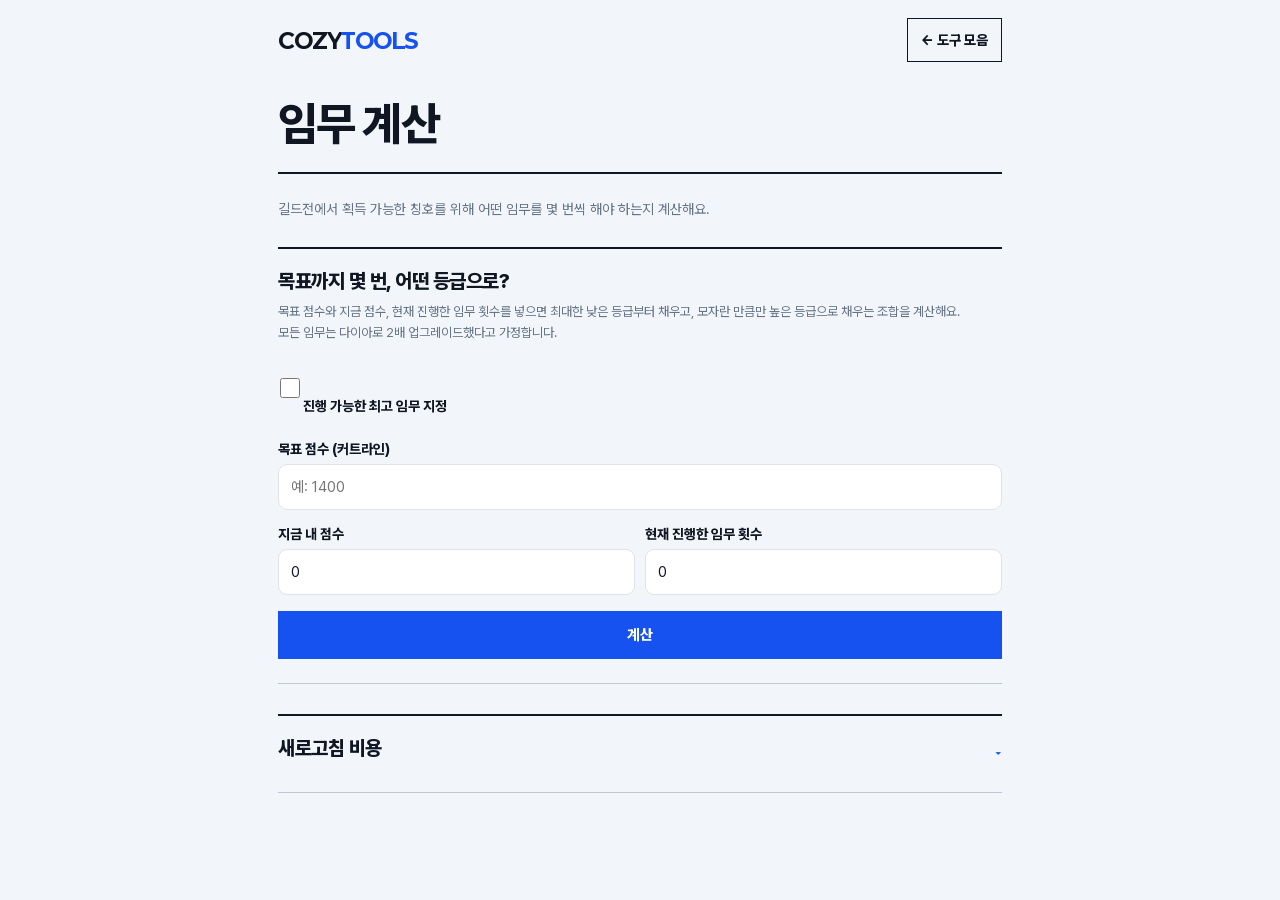
==== commit 226019d0: "fix: 임무 조합 입력 UI 개선" ====
--- a/calc.html
+++ b/calc.html
@@ -87,7 +87,7 @@
         color: #546e7a;
         margin-bottom: 5px;
       }
-      .field input,
+      .field input:not([type="checkbox"]),
       .field select {
         width: 100%;
         padding: 10px 12px;
@@ -97,22 +97,31 @@
         background: #fff;
         outline: none;
       }
-      .field input:focus,
+      .field input:not([type="checkbox"]):focus,
       .field select:focus {
         border-color: #1f3b73;
       }
       .mission-cap-toggle {
-        display: inline-flex;
+        display: grid;
+        grid-template-columns: 20px minmax(0, 1fr);
         align-items: center;
-        gap: 9px;
+        gap: 10px;
+        width: 100%;
+        min-height: 44px;
+        margin: 0;
+        padding: 8px 2px;
         cursor: pointer;
         font-size: 14px;
         font-weight: bold;
+        line-height: 1.4;
         color: #37474f;
       }
       .field .mission-cap-toggle input {
-        width: 18px;
-        height: 18px;
+        width: 20px;
+        height: 20px;
+        padding: 0;
+        border: 0;
+        border-radius: 4px;
         margin: 0;
         accent-color: #1f3b73;
       }
@@ -127,6 +136,10 @@
       }
       .mission-cap-control label {
         display: block;
+      }
+      .mission-cap-control,
+      .mission-cap-control select {
+        min-width: 0;
       }
       .field-row {
         display: flex;
@@ -338,6 +351,13 @@
     <style>
       .combo-editor .accordion-head {
         min-height: 44px;
+      }
+      .combo-editor {
+        margin: 8px 0 12px;
+        padding: 10px 12px;
+        border: 1px solid #dce3f0;
+        border-radius: 10px;
+        background: #fff;
       }
       .combo-editor-title {
         display: block;
@@ -396,11 +416,14 @@
       }
       .combo-grade-arrow {
         color: #1f3b73;
-        font-size: 12px;
+        font-size: 24px;
+        line-height: 1;
         transition: transform 0.15s;
+        transform: rotate(0deg);
+        transform-origin: center;
       }
       .combo-grade-arrow.open {
-        transform: rotate(180deg);
+        transform: rotate(90deg);
       }
       .combo-refinement-list {
         display: none;
@@ -551,7 +574,8 @@
       }
       @media (max-width: 480px) {
         .mission-cap-controls {
-          grid-template-columns: 1fr;
+          grid-template-columns: repeat(2, minmax(0, 1fr));
+          gap: 8px;
         }
         .combo-refinement-row {
           grid-template-columns: minmax(0, 1fr) auto;
@@ -590,7 +614,7 @@
       <div class="panel">
         <h3>목표까지 몇 번, 어떤 등급으로?</h3>
         <p class="desc">
-          목표 점수와 지금 점수, 남은 임무 횟수를 넣으면 최대한 낮은 등급부터
+          목표 점수와 지금 점수, 현재 진행한 임무 횟수를 넣으면 최대한 낮은 등급부터
           채우고, 모자란 만큼만 높은 등급으로 채우는 조합을 계산해요. <br />모든
           임무는 다이아로 2배 업그레이드했다고 가정합니다.
         </p>
@@ -648,11 +672,11 @@
             />
           </div>
           <div class="field">
-            <label for="remainingCount">남은 임무 횟수</label>
+            <label for="completedCount">현재 진행한 임무 횟수</label>
             <input
               type="number"
-              id="remainingCount"
-              value="24"
+              id="completedCount"
+              value="0"
               inputmode="numeric"
               min="0"
               step="1"
@@ -731,6 +755,7 @@
       ]; // 점수 오름차순으로 정렬돼 있어야 조합 계산이 맞습니다.
       const REFRESH_COST = 2; // 일반 새로고침 다이아 비용
       const UPGRADE_MULT = 2; // 목표 조합 계산은 모든 임무를 업그레이드한다고 가정
+      const TOTAL_MISSION_COUNT = 24;
       const MAX_UPGRADE_LEVEL = 4; // 개량 최대 단계 (게임이 바뀌면 여기만 고치세요)
       const REFINEMENT_LABELS = Array.from(
         { length: MAX_UPGRADE_LEVEL + 1 },
@@ -875,6 +900,18 @@
 
       function setRecommendedCount(counts, variant, count) {
         counts[variant.gradeKey][variant.level] = count;
+      }
+
+      function setRecommendedGradeExpansions(recommendation, syncDom) {
+        comboGradeOpen = {};
+        GRADES.forEach(function (grade) {
+          comboGradeOpen[grade.key] = recommendation[grade.key].some(function (
+            count,
+          ) {
+            return count > 0;
+          });
+          if (syncDom) syncComboGradeOpen(grade.key);
+        });
       }
 
       function calculateRecommendation(need, remaining, candidates) {
@@ -937,12 +974,12 @@
       function calcCombo() {
         const targetRaw = document.getElementById("targetScore").value.trim();
         const currentRaw = document.getElementById("currentScore").value.trim();
-        const remainingRaw = document
-          .getElementById("remainingCount")
+        const completedRaw = document
+          .getElementById("completedCount")
           .value.trim();
         const target = Number(targetRaw);
         const current = currentRaw === "" ? 0 : Number(currentRaw);
-        const remaining = Number(remainingRaw);
+        const completed = Number(completedRaw);
 
         if (!Number.isSafeInteger(target) || target <= 0) {
           showComboError("목표 점수를 1 이상의 정수로 입력해 주세요.");
@@ -952,15 +989,24 @@
           showComboError("지금 내 점수를 0 이상의 정수로 입력해 주세요.");
           return;
         }
-        if (remainingRaw === "") {
-          showComboError("남은 임무 횟수를 입력해 주세요.");
+        if (completedRaw === "") {
+          showComboError("현재 진행한 임무 횟수를 입력해 주세요.");
           return;
         }
-        if (!Number.isSafeInteger(remaining) || remaining < 0) {
-          showComboError("남은 임무 횟수를 0 이상의 정수로 입력해 주세요.");
+        if (
+          !Number.isSafeInteger(completed) ||
+          completed < 0 ||
+          completed > TOTAL_MISSION_COUNT
+        ) {
+          showComboError(
+            "현재 진행한 임무 횟수를 0 이상 " +
+              TOTAL_MISSION_COUNT +
+              " 이하의 정수로 입력해 주세요.",
+          );
           return;
         }
 
+        const remaining = TOTAL_MISSION_COUNT - completed;
         const need = target - current;
         const cap = getSelectedMissionCap();
         const recommendationVariants = getRecommendationVariants(cap);
@@ -988,16 +1034,14 @@
           counts: cloneComboCounts(recommendation),
         };
         comboEditorOpen = false;
-        comboGradeOpen = {};
-        GRADES.forEach(function (grade) {
-          comboGradeOpen[grade.key] = false;
-        });
+        setRecommendedGradeExpansions(recommendation, false);
 
         renderComboResult();
       }
 
       function buildComboEditorMarkup() {
         const gradeGroups = GRADES.map(function (grade) {
+          const isOpen = Boolean(comboGradeOpen[grade.key]);
           const refinementRows = REFINEMENT_LABELS.map(function (label, level) {
             const score = grade.score * UPGRADE_MULT + level;
             const unavailable = score > comboEditorState.capScore;
@@ -1070,7 +1114,9 @@
             grade.key +
             '" data-combo-grade-toggle="' +
             grade.key +
-            '" aria-expanded="false" aria-controls="comboGradeRows-' +
+            '" aria-expanded="' +
+            isOpen +
+            '" aria-controls="comboGradeRows-' +
             grade.key +
             '">' +
             '<span class="combo-grade-name">' +
@@ -1079,25 +1125,30 @@
             '<span class="combo-grade-summary" id="comboGradeSummary-' +
             grade.key +
             '">총 0회 · 0점</span>' +
-            '<span class="combo-grade-arrow" id="comboGradeArrow-' +
+            '<span class="combo-grade-arrow' +
+            (isOpen ? " open" : "") +
+            '" id="comboGradeArrow-' +
             grade.key +
-            '" aria-hidden="true">▾</span>' +
+            '" aria-hidden="true">›</span>' +
             "</button>" +
-            '<div class="combo-refinement-list" id="comboGradeRows-' +
+            '<div id="comboGradeRows-' +
             grade.key +
             '" role="region" aria-labelledby="comboGradeHead-' +
             grade.key +
-            '" hidden>' +
+            '"' +
+            (isOpen
+              ? ' class="combo-refinement-list open">'
+              : ' class="combo-refinement-list" hidden>') +
             refinementRows +
             "</div></div>"
           );
         }).join("");
 
         return (
-          '<div class="result-box combo-editor" style="margin-top:10px;">' +
+          '<div class="combo-editor">' +
           '<button type="button" class="accordion-head" id="comboEditorHead" aria-expanded="false" aria-controls="comboEditorBody">' +
           '<span class="combo-editor-head-copy">' +
-          '<span class="combo-editor-title">추천 조합 직접 다듬기</span>' +
+          '<span class="combo-editor-title">조합 직접 다듬기</span>' +
           '<span class="combo-editor-summary" id="comboEditorSummary"></span>' +
           "</span>" +
           '<span class="accordion-arrow" id="comboEditorArrow" aria-hidden="true">▾</span>' +
@@ -1146,9 +1197,10 @@
 
         box.innerHTML =
           caseMessage +
-          '<div class="result-box" id="comboPlanResult"></div>' +
+          '<div class="result-box"><div class="result-title" id="comboPlanTitle"></div>' +
+          buildComboEditorMarkup() +
+          '<div id="comboPlanResult"></div></div>' +
           '<div class="result-box" id="comboCostResult" style="margin-top:10px;"></div>' +
-          buildComboEditorMarkup() +
           '<p class="note">이 등급들을 새로고침으로 맞추려면 다이아가 얼마나 드는지는 아래에서 등급을 체크해 확인해보세요.</p>';
 
         wireComboEditor();
@@ -1214,6 +1266,10 @@
 
       function toggleComboGrade(key) {
         comboGradeOpen[key] = !comboGradeOpen[key];
+        syncComboGradeOpen(key);
+      }
+
+      function syncComboGradeOpen(key) {
         const head = document.getElementById("comboGradeHead-" + key);
         const rows = document.getElementById("comboGradeRows-" + key);
         head.setAttribute("aria-expanded", String(comboGradeOpen[key]));
@@ -1314,14 +1370,14 @@
           planRows = '<div class="result-empty">선택한 임무가 없습니다.</div>';
         }
 
-        document.getElementById("comboPlanResult").innerHTML =
-          '<div class="result-title">' +
+        document.getElementById("comboPlanTitle").textContent =
           planTitle +
           " (남은 " +
           state.remaining +
           "회 중 " +
           metrics.totalAttempts +
-          "회 사용)</div>" +
+          "회 사용)";
+        document.getElementById("comboPlanResult").innerHTML =
           '<div class="result-row"><span>목표까지 필요</span><b>' +
           Math.max(0, state.need) +
           "점</b></div>" +
@@ -1427,6 +1483,9 @@
           " = " +
           projected +
           "점</b></div>" +
+          '<div class="result-row"><span>임무 레벨업 비용</span><b>' +
+          metrics.upgradeCost +
+          "다이아</b></div>" +
           '<div class="combo-verdict ' +
           verdictClass +
           '">' +
@@ -1487,6 +1546,7 @@
         comboEditorState.counts = cloneComboCounts(
           comboEditorState.recommendation,
         );
+        setRecommendedGradeExpansions(comboEditorState.recommendation, true);
         renderComboState();
       }
 
@@ -1605,6 +1665,9 @@
       }
 
       /* ---------- 시작 ---------- */
+      document.getElementById("completedCount").max = String(
+        TOTAL_MISSION_COUNT,
+      );
       buildMissionCapOptions();
       buildGradeList();
     </script>
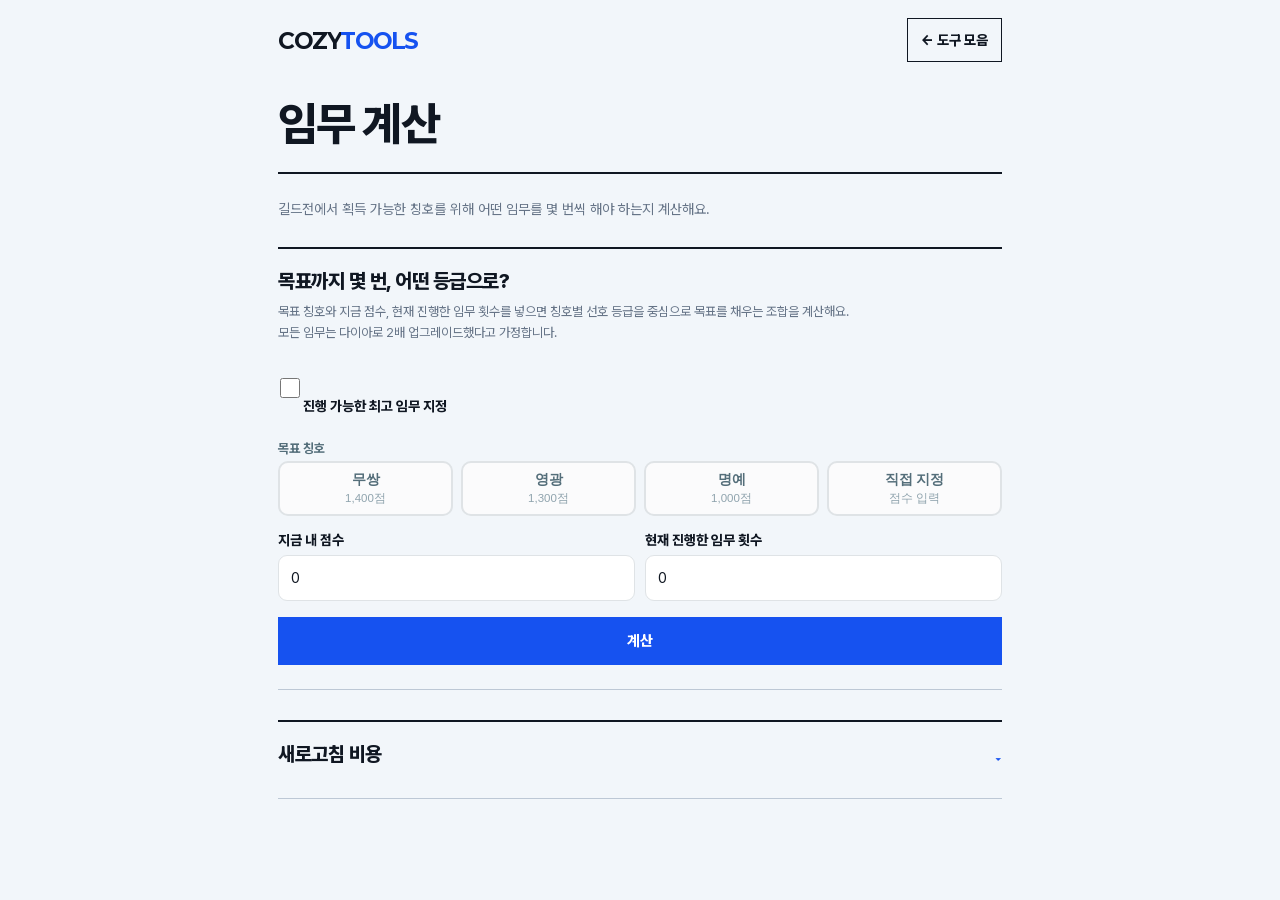
==== commit bfc07297: "feat: 칭호별 임무 추천 적용" ====
--- a/calc.html
+++ b/calc.html
@@ -80,7 +80,8 @@
       .field {
         margin-bottom: 12px;
       }
-      .field label {
+      .field label,
+      .field-label {
         display: block;
         font-size: 13px;
         font-weight: bold;
@@ -102,8 +103,7 @@
         border-color: #1f3b73;
       }
       .mission-cap-toggle {
-        display: grid;
-        grid-template-columns: 20px minmax(0, 1fr);
+        display: flex;
         align-items: center;
         gap: 10px;
         width: 100%;
@@ -116,14 +116,62 @@
         line-height: 1.4;
         color: #37474f;
       }
-      .field .mission-cap-toggle input {
+      .field .mission-cap-toggle .mission-cap-checkbox {
+        box-sizing: border-box;
+        flex: none;
         width: 20px;
         height: 20px;
+        min-width: 20px;
         padding: 0;
         border: 0;
         border-radius: 4px;
         margin: 0;
         accent-color: #1f3b73;
+        align-self: center;
+      }
+      .target-title-options {
+        display: grid;
+        grid-template-columns: repeat(4, minmax(0, 1fr));
+        gap: 8px;
+      }
+      .target-title-btn {
+        display: flex;
+        min-height: 54px;
+        flex-direction: column;
+        align-items: center;
+        justify-content: center;
+        gap: 2px;
+        padding: 8px 6px;
+        border: 2px solid #dfe3e6;
+        border-radius: 10px;
+        background: #fbfbfc;
+        color: #546e7a;
+        font-size: 14px;
+        font-weight: bold;
+        cursor: pointer;
+      }
+      .target-title-btn small {
+        color: #90a4ae;
+        font-size: 11.5px;
+        font-weight: normal;
+      }
+      .target-title-btn:hover {
+        background: #f3f6fc;
+      }
+      .target-title-btn[aria-pressed="true"] {
+        border-color: #1f3b73;
+        background: #f3f6fc;
+        color: #152c57;
+      }
+      .target-title-btn:focus-visible {
+        outline: 3px solid rgba(31, 59, 115, 0.22);
+        outline-offset: 2px;
+      }
+      .custom-target-field {
+        margin-top: 10px;
+      }
+      .custom-target-field[hidden] {
+        display: none;
       }
       .mission-cap-controls {
         display: grid;
@@ -573,6 +621,9 @@
         outline-offset: 2px;
       }
       @media (max-width: 480px) {
+        .target-title-options {
+          grid-template-columns: repeat(2, minmax(0, 1fr));
+        }
         .mission-cap-controls {
           grid-template-columns: repeat(2, minmax(0, 1fr));
           gap: 8px;
@@ -614,9 +665,9 @@
       <div class="panel">
         <h3>목표까지 몇 번, 어떤 등급으로?</h3>
         <p class="desc">
-          목표 점수와 지금 점수, 현재 진행한 임무 횟수를 넣으면 최대한 낮은 등급부터
-          채우고, 모자란 만큼만 높은 등급으로 채우는 조합을 계산해요. <br />모든
-          임무는 다이아로 2배 업그레이드했다고 가정합니다.
+          목표 칭호와 지금 점수, 현재 진행한 임무 횟수를 넣으면 칭호별 선호 등급을
+          중심으로 목표를 채우는 조합을 계산해요. <br />모든 임무는 다이아로 2배
+          업그레이드했다고 가정합니다.
         </p>
 
         <div class="field">
@@ -624,6 +675,7 @@
             <input
               type="checkbox"
               id="missionCapEnabled"
+              class="mission-cap-checkbox"
               onchange="handleMissionCapToggle()"
             />
             <span>진행 가능한 최고 임무 지정</span>
@@ -649,15 +701,61 @@
         </div>
 
         <div class="field">
-          <label for="targetScore">목표 점수 (커트라인)</label>
-          <input
-            type="number"
-            id="targetScore"
-            placeholder="예: 1400"
-            inputmode="numeric"
-            min="1"
-            step="1"
-          />
+          <div id="targetTitleLabel" class="field-label">목표 칭호</div>
+          <div
+            class="target-title-options"
+            role="group"
+            aria-labelledby="targetTitleLabel"
+          >
+            <button
+              type="button"
+              class="target-title-btn"
+              data-target-title="musang"
+              aria-pressed="false"
+              onclick="selectTargetTitle('musang')"
+            >
+              <span>무쌍</span><small>1,400점</small>
+            </button>
+            <button
+              type="button"
+              class="target-title-btn"
+              data-target-title="yeonggwang"
+              aria-pressed="false"
+              onclick="selectTargetTitle('yeonggwang')"
+            >
+              <span>영광</span><small>1,300점</small>
+            </button>
+            <button
+              type="button"
+              class="target-title-btn"
+              data-target-title="myeongye"
+              aria-pressed="false"
+              onclick="selectTargetTitle('myeongye')"
+            >
+              <span>명예</span><small>1,000점</small>
+            </button>
+            <button
+              type="button"
+              class="target-title-btn"
+              data-target-title="custom"
+              aria-pressed="false"
+              onclick="selectTargetTitle('custom')"
+            >
+              <span>직접 지정</span><small>점수 입력</small>
+            </button>
+          </div>
+          <div class="custom-target-field" id="customTargetField" hidden>
+            <label for="customTargetScore">직접 지정 목표 점수</label>
+            <input
+              type="number"
+              id="customTargetScore"
+              placeholder="예: 1200"
+              inputmode="numeric"
+              min="1"
+              step="1"
+              disabled
+            />
+          </div>
         </div>
         <div class="field-row">
           <div class="field">
@@ -757,6 +855,12 @@
       const UPGRADE_MULT = 2; // 목표 조합 계산은 모든 임무를 업그레이드한다고 가정
       const TOTAL_MISSION_COUNT = 24;
       const MAX_UPGRADE_LEVEL = 4; // 개량 최대 단계 (게임이 바뀌면 여기만 고치세요)
+      const TITLE_PRESETS = {
+        musang: { score: 1400, preferredGradeKey: "UR" },
+        yeonggwang: { score: 1300, preferredGradeKey: "SSR" },
+        myeongye: { score: 1000, preferredGradeKey: "SR" },
+        custom: { score: null, preferredGradeKey: null },
+      };
       const REFINEMENT_LABELS = Array.from(
         { length: MAX_UPGRADE_LEVEL + 1 },
         function (_, level) {
@@ -880,6 +984,7 @@
       let comboEditorState = null;
       let comboEditorOpen = false;
       let comboGradeOpen = {};
+      let selectedTitleKey = null;
 
       /* ---------- 목표 조합 계산기 ---------- */
       function createEmptyComboCounts() {
@@ -912,6 +1017,31 @@
           });
           if (syncDom) syncComboGradeOpen(grade.key);
         });
+      }
+
+      function selectTargetTitle(key) {
+        if (!Object.prototype.hasOwnProperty.call(TITLE_PRESETS, key)) return;
+        selectedTitleKey = key;
+        document
+          .querySelectorAll("[data-target-title]")
+          .forEach(function (button) {
+            button.setAttribute(
+              "aria-pressed",
+              String(button.getAttribute("data-target-title") === key),
+            );
+          });
+
+        const isCustom = key === "custom";
+        const customField = document.getElementById("customTargetField");
+        const customInput = document.getElementById("customTargetScore");
+        customField.hidden = !isCustom;
+        customInput.disabled = !isCustom;
+
+        comboEditorState = null;
+        comboEditorOpen = false;
+        comboGradeOpen = {};
+        document.getElementById("comboResult").innerHTML = "";
+        if (isCustom) customInput.focus();
       }
 
       function calculateRecommendation(need, remaining, candidates) {
@@ -965,6 +1095,147 @@
         return counts;
       }
 
+      function isBetterPlanForScore(candidate, current) {
+        if (!current) return true;
+        if (candidate.urpCount !== current.urpCount) {
+          return candidate.urpCount < current.urpCount;
+        }
+        if (candidate.preferredCount !== current.preferredCount) {
+          return candidate.preferredCount > current.preferredCount;
+        }
+        if (candidate.cost !== current.cost) {
+          return candidate.cost < current.cost;
+        }
+        for (let i = 0; i < candidate.counts.length; i++) {
+          if (candidate.counts[i] !== current.counts[i]) {
+            return candidate.counts[i] > current.counts[i];
+          }
+        }
+        return false;
+      }
+
+      function optimizeFixedAttemptPlan(
+        need,
+        attempts,
+        variants,
+        preferredGradeKey,
+      ) {
+        let states = new Map();
+        states.set(0, {
+          counts: Array(variants.length).fill(0),
+          urpCount: 0,
+          preferredCount: 0,
+          cost: 0,
+        });
+
+        for (let attempt = 0; attempt < attempts; attempt++) {
+          const nextStates = new Map();
+          states.forEach(function (plan, score) {
+            variants.forEach(function (variant, index) {
+              const nextScore = score + variant.score;
+              const nextCounts = plan.counts.slice();
+              nextCounts[index] += 1;
+              const nextPlan = {
+                counts: nextCounts,
+                urpCount: plan.urpCount + (variant.gradeKey === "URP" ? 1 : 0),
+                preferredCount:
+                  plan.preferredCount +
+                  (variant.gradeKey === preferredGradeKey ? 1 : 0),
+                cost: plan.cost + variant.baseScore * 3,
+              };
+              if (isBetterPlanForScore(nextPlan, nextStates.get(nextScore))) {
+                nextStates.set(nextScore, nextPlan);
+              }
+            });
+          });
+          states = nextStates;
+        }
+
+        let best = null;
+        let bestScore = 0;
+        states.forEach(function (plan, score) {
+          if (score < need) return;
+          if (
+            !best ||
+            plan.urpCount < best.urpCount ||
+            (plan.urpCount === best.urpCount &&
+              plan.preferredCount > best.preferredCount) ||
+            (plan.urpCount === best.urpCount &&
+              plan.preferredCount === best.preferredCount &&
+              score < bestScore) ||
+            (plan.urpCount === best.urpCount &&
+              plan.preferredCount === best.preferredCount &&
+              score === bestScore &&
+              (plan.cost < best.cost ||
+                (plan.cost === best.cost &&
+                  isBetterPlanForScore(plan, best))))
+          ) {
+            best = plan;
+            bestScore = score;
+          }
+        });
+
+        if (!best) return null;
+        const counts = createEmptyComboCounts();
+        variants.forEach(function (variant, index) {
+          setRecommendedCount(counts, variant, best.counts[index]);
+        });
+        return counts;
+      }
+
+      function calculateTitleRecommendation(
+        need,
+        remaining,
+        candidates,
+        preferredGradeKey,
+      ) {
+        const counts = createEmptyComboCounts();
+        if (need <= 0 || remaining <= 0) return counts;
+
+        const highest = candidates[candidates.length - 1];
+        if (need > highest.score * remaining) {
+          setRecommendedCount(counts, highest, remaining);
+          return counts;
+        }
+
+        let baseline = candidates.find(function (variant) {
+          return variant.gradeKey === preferredGradeKey && variant.level === 0;
+        });
+        if (!baseline) {
+          const allowedNonUrp = candidates.filter(function (variant) {
+            return variant.gradeKey !== "URP";
+          });
+          baseline = allowedNonUrp[allowedNonUrp.length - 1] || candidates[0];
+        }
+
+        const baselineCount = Math.ceil(need / baseline.score);
+        if (baselineCount <= remaining) {
+          setRecommendedCount(counts, baseline, baselineCount);
+          return counts;
+        }
+
+        const higherCandidates = candidates.filter(function (variant) {
+          return variant.score >= baseline.score;
+        });
+        const withoutUrp = higherCandidates.filter(function (variant) {
+          return variant.gradeKey !== "URP";
+        });
+        const nonUrpHighest = withoutUrp[withoutUrp.length - 1];
+        const usableVariants =
+          nonUrpHighest && nonUrpHighest.score * remaining >= need
+            ? withoutUrp
+            : higherCandidates;
+
+        return (
+          optimizeFixedAttemptPlan(
+            need,
+            remaining,
+            usableVariants,
+            preferredGradeKey,
+          ) || counts
+        );
+      }
+
       function showComboError(message) {
         comboEditorState = null;
         document.getElementById("comboResult").innerHTML =
@@ -972,17 +1243,31 @@
       }
 
       function calcCombo() {
-        const targetRaw = document.getElementById("targetScore").value.trim();
         const currentRaw = document.getElementById("currentScore").value.trim();
         const completedRaw = document
           .getElementById("completedCount")
           .value.trim();
-        const target = Number(targetRaw);
+        if (!selectedTitleKey) {
+          showComboError("목표 칭호를 선택해 주세요.");
+          return;
+        }
+
+        const titlePreset = TITLE_PRESETS[selectedTitleKey];
+        const customTargetRaw = document
+          .getElementById("customTargetScore")
+          .value.trim();
+        const target =
+          selectedTitleKey === "custom"
+            ? Number(customTargetRaw)
+            : titlePreset.score;
         const current = currentRaw === "" ? 0 : Number(currentRaw);
         const completed = Number(completedRaw);
 
-        if (!Number.isSafeInteger(target) || target <= 0) {
-          showComboError("목표 점수를 1 이상의 정수로 입력해 주세요.");
+        if (
+          selectedTitleKey === "custom" &&
+          (!Number.isSafeInteger(target) || target <= 0)
+        ) {
+          showComboError("직접 지정 목표 점수를 1 이상의 정수로 입력해 주세요.");
           return;
         }
         if (!Number.isSafeInteger(current) || current < 0) {
@@ -1014,11 +1299,14 @@
           recommendationVariants[recommendationVariants.length - 1];
         const highestScore = highestVariant.score;
         const maxPlannedScore = highestScore * remaining;
-        const recommendation = calculateRecommendation(
-          need,
-          remaining,
-          recommendationVariants,
-        );
+        const recommendation = titlePreset.preferredGradeKey
+          ? calculateTitleRecommendation(
+              need,
+              remaining,
+              recommendationVariants,
+              titlePreset.preferredGradeKey,
+            )
+          : calculateRecommendation(need, remaining, recommendationVariants);
 
         comboEditorState = {
           target: target,
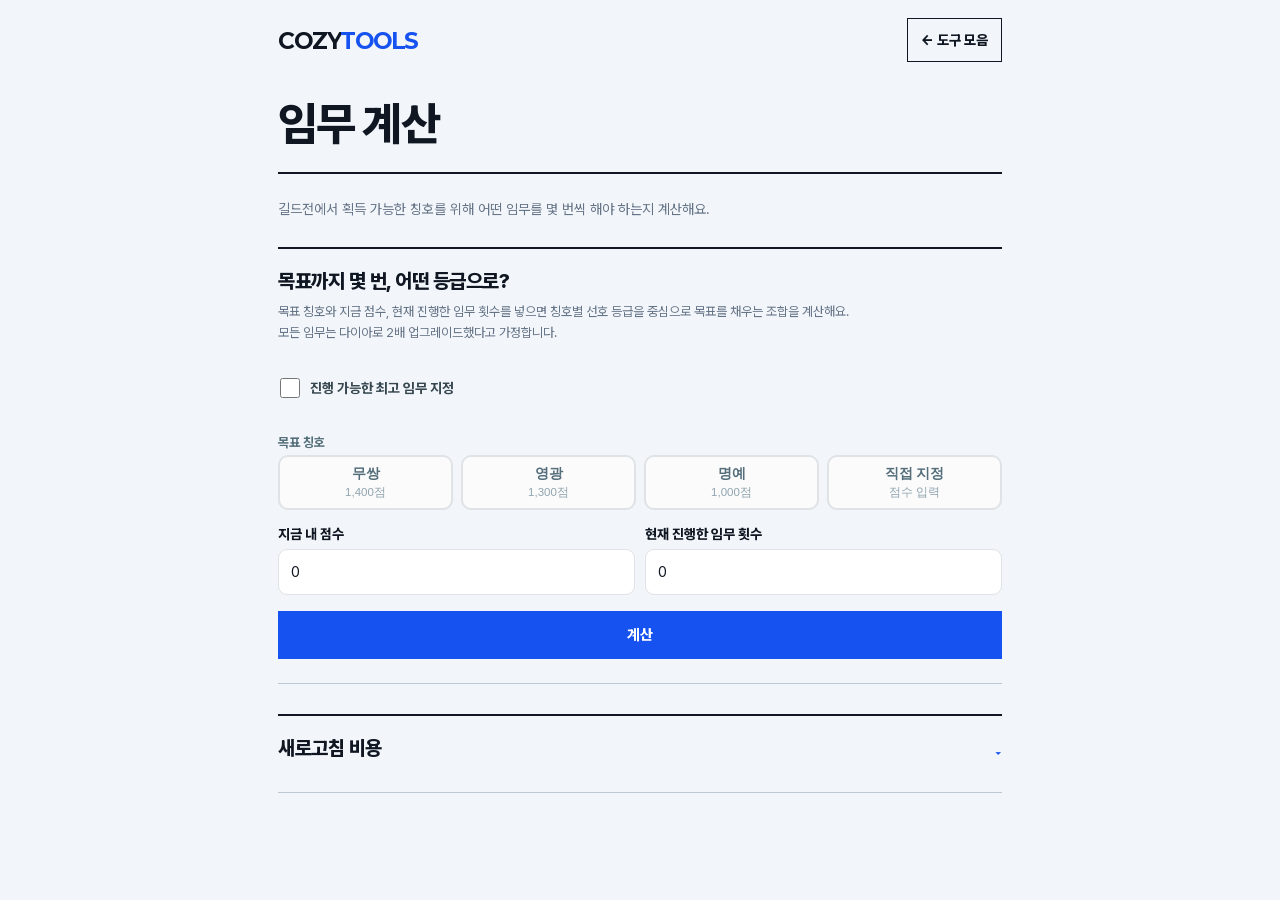
==== commit c9e93887: "fix: 최고 임무 체크박스 정렬" ====
--- a/calc.html
+++ b/calc.html
@@ -102,9 +102,11 @@
       .field select:focus {
         border-color: #1f3b73;
       }
-      .mission-cap-toggle {
+      .field label.mission-cap-toggle {
         display: flex;
+        flex-direction: row;
         align-items: center;
+        flex-wrap: nowrap;
         gap: 10px;
         width: 100%;
         min-height: 44px;
@@ -116,9 +118,9 @@
         line-height: 1.4;
         color: #37474f;
       }
-      .field .mission-cap-toggle .mission-cap-checkbox {
+      .field label.mission-cap-toggle > .mission-cap-checkbox {
         box-sizing: border-box;
-        flex: none;
+        flex: 0 0 20px;
         width: 20px;
         height: 20px;
         min-width: 20px;
@@ -128,6 +130,9 @@
         margin: 0;
         accent-color: #1f3b73;
         align-self: center;
+      }
+      .field label.mission-cap-toggle > span {
+        white-space: nowrap;
       }
       .target-title-options {
         display: grid;
